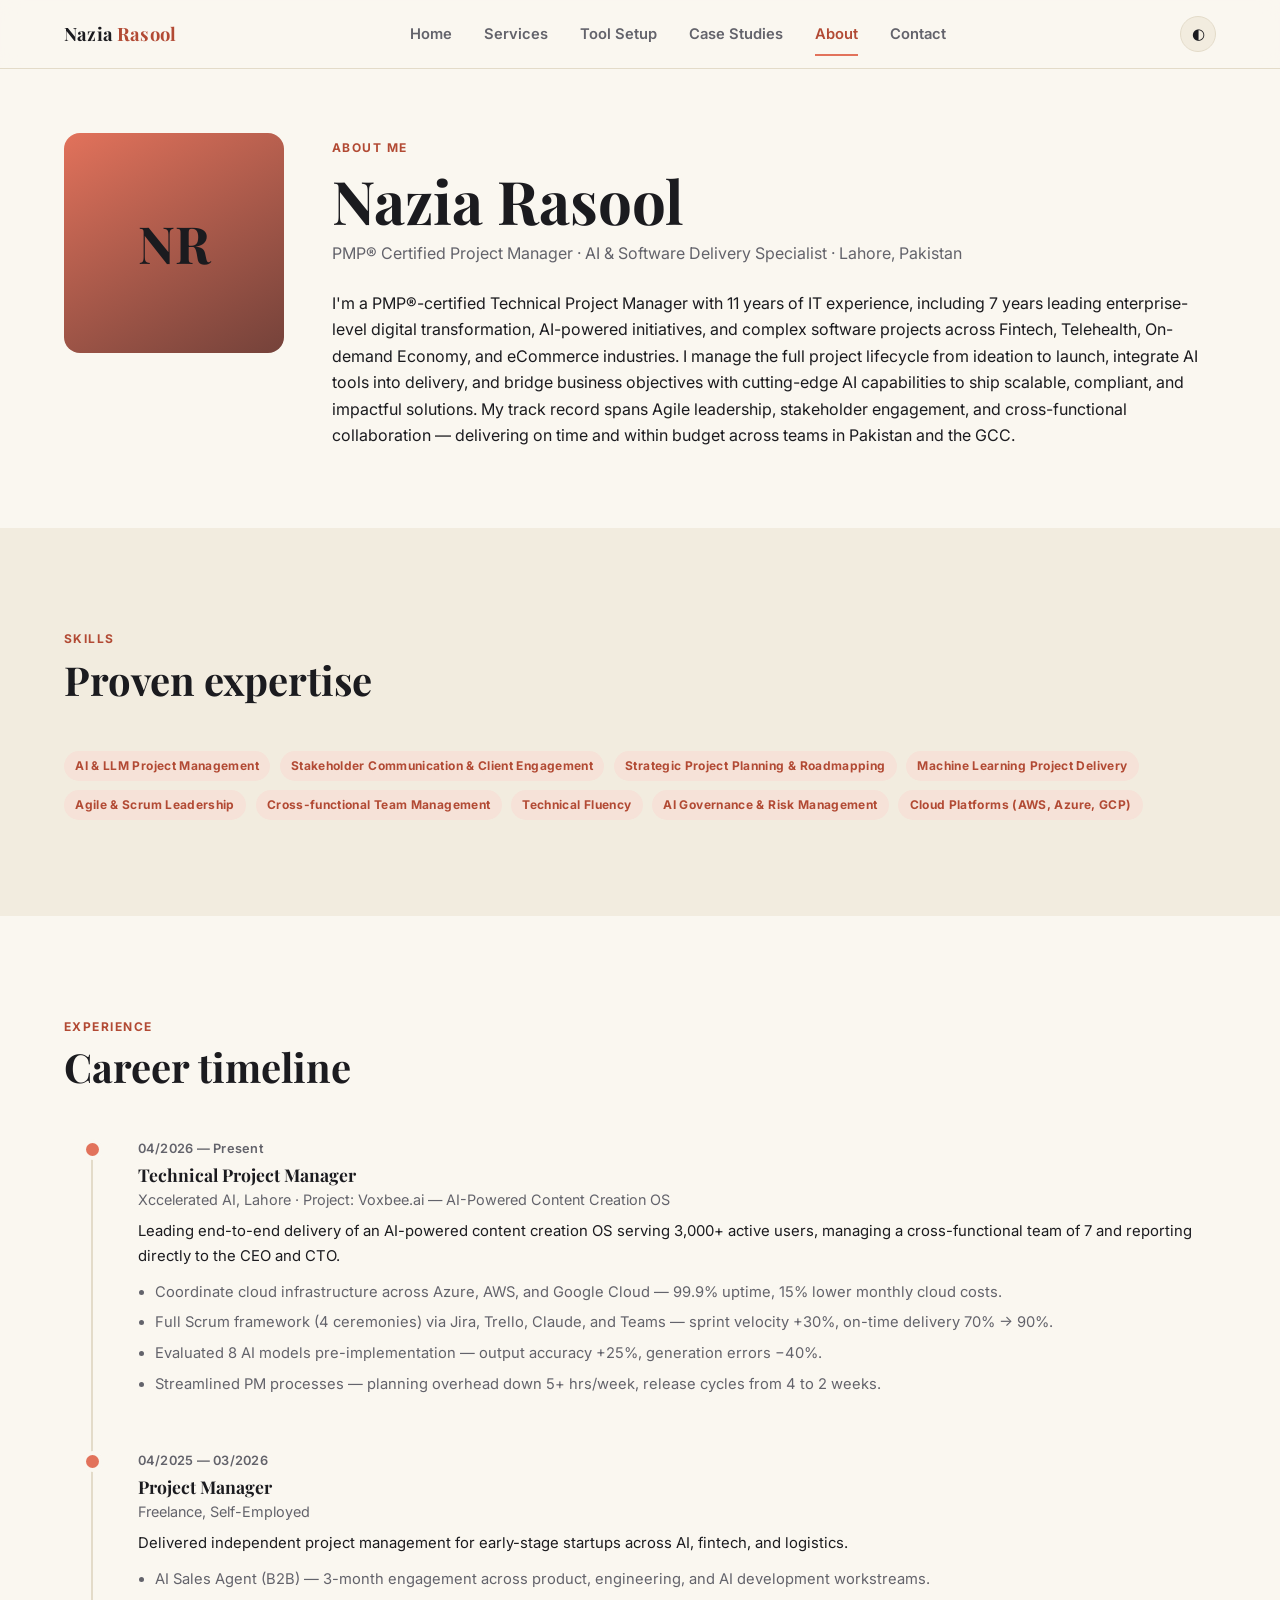
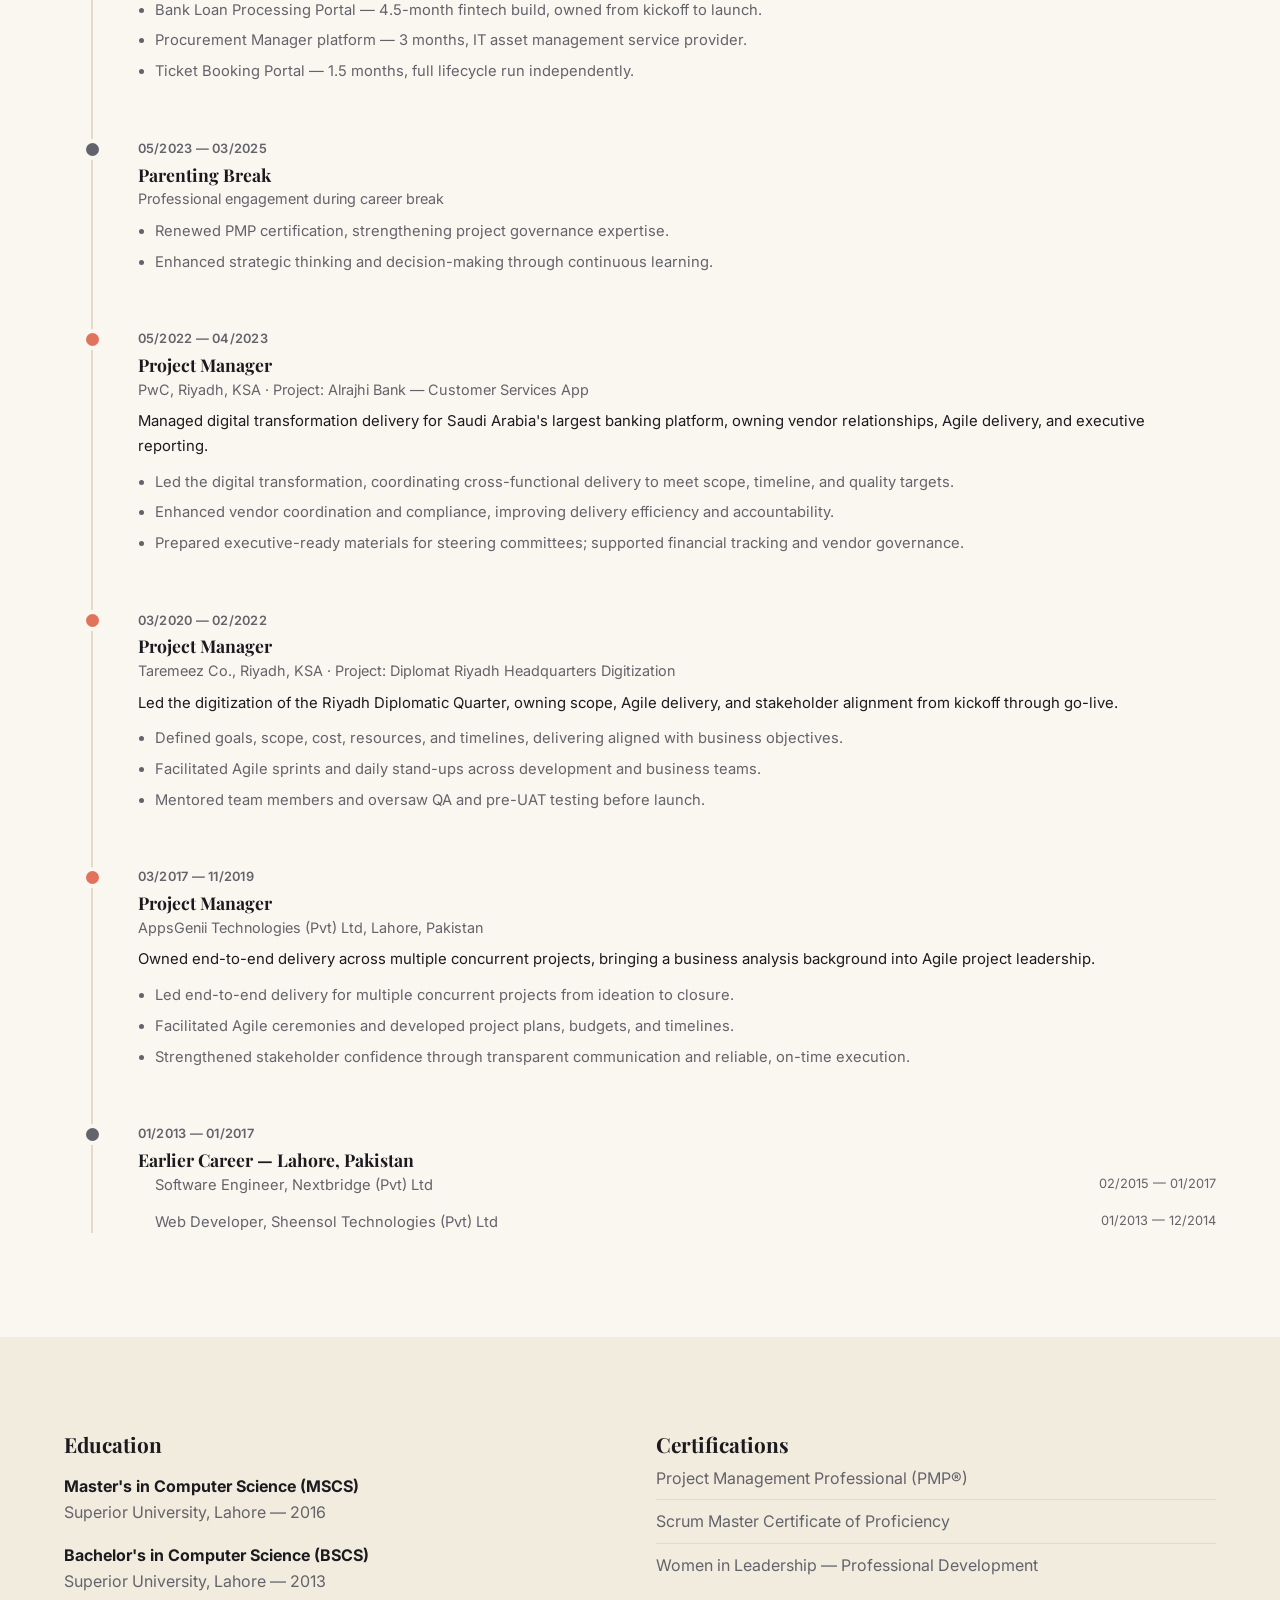
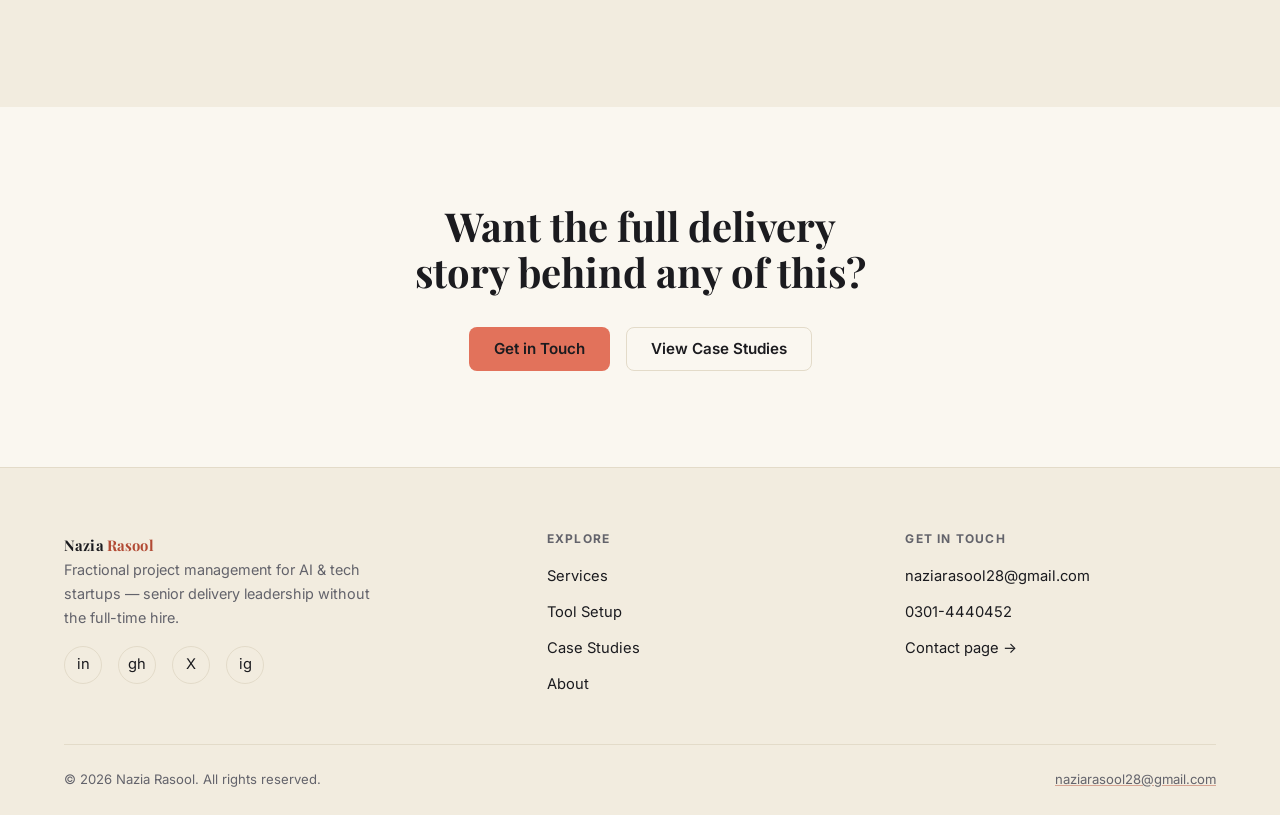
==== about.html @ db5c358b "build from scratch" ====
<!doctype html>
<html lang="en">
<head>
<meta charset="utf-8" />
<meta name="viewport" content="width=device-width, initial-scale=1" />
<title>About — Nazia Rasool, Fractional Project Manager</title>
<meta name="description" content="PMP® certified technical project manager with 11+ years of IT experience, including 7 years leading AI-powered and enterprise software delivery across Fintech, Telehealth, and eCommerce." />
<meta property="og:title" content="About — Nazia Rasool" />
<meta property="og:description" content="11+ years of IT experience, 7 leading AI-powered enterprise delivery, PMP® certified." />
<meta property="og:type" content="website" />
<link rel="icon" href="data:image/svg+xml,%3Csvg xmlns='http://www.w3.org/2000/svg' viewBox='0 0 64 64'%3E%3Crect width='64' height='64' rx='14' fill='%23E2725B'/%3E%3Ctext x='32' y='43' font-family='Georgia,serif' font-size='26' font-weight='700' fill='%231B1B1F' text-anchor='middle'%3ENR%3C/text%3E%3C/svg%3E" />
<link rel="preconnect" href="https://fonts.googleapis.com">
<link rel="preconnect" href="https://fonts.gstatic.com" crossorigin>
<link href="https://fonts.googleapis.com/css2?family=Inter:wght@400;500;600;700&family=Playfair+Display:wght@600;700&display=swap" rel="stylesheet">
<link rel="stylesheet" href="styles.css">
</head>
<body>
<a class="skip-link" href="#main">Skip to content</a>

<header class="site-header">
  <div class="nav-row">
    <a class="brand" href="index.html">Nazia <span>Rasool</span></a>
    <nav aria-label="Primary">
      <ul class="nav-links" id="navLinks">
        <li><a href="index.html">Home</a></li>
        <li><a href="services.html">Services</a></li>
        <li><a href="tool-setup.html">Tool Setup</a></li>
        <li><a href="case-studies.html">Case Studies</a></li>
        <li><a href="about.html" aria-current="page">About</a></li>
        <li><a href="contact.html">Contact</a></li>
      </ul>
    </nav>
    <div class="nav-actions">
      <button class="theme-toggle" id="themeToggle" type="button" aria-label="Toggle dark mode">◐</button>
      <button class="hamburger" id="hamburger" type="button" aria-label="Toggle menu" aria-expanded="false" aria-controls="navLinks"><span></span></button>
    </div>
  </div>
</header>

<main id="main">

  <section class="section-tight">
    <div class="container">
      <div class="reveal" style="display:flex; gap:var(--sp-5); align-items:flex-start; flex-wrap:wrap;">
        <div class="photo-placeholder" role="img" aria-label="Photo of Nazia Rasool — placeholder, swap for a professional headshot">NR</div>
        <div style="flex:1; min-width:280px;">
          <p class="eyebrow">About Me</p>
          <h1>Nazia Rasool</h1>
          <p style="color:var(--text-muted);font-size:1rem;margin-top:0.3rem;">PMP® Certified Project Manager · AI &amp; Software Delivery Specialist · Lahore, Pakistan</p>
          <p style="margin-top:var(--sp-3);">
            I'm a PMP®-certified Technical Project Manager with 11 years of IT experience, including 7 years leading
            enterprise-level digital transformation, AI-powered initiatives, and complex software projects across
            Fintech, Telehealth, On-demand Economy, and eCommerce industries. I manage the full project lifecycle
            from ideation to launch, integrate AI tools into delivery, and bridge business objectives with
            cutting-edge AI capabilities to ship scalable, compliant, and impactful solutions. My track record spans
            Agile leadership, stakeholder engagement, and cross-functional collaboration — delivering on time and
            within budget across teams in Pakistan and the GCC.
          </p>
        </div>
      </div>
    </div>
  </section>

  <section class="section-alt">
    <div class="container">
      <div class="section-head reveal">
        <p class="eyebrow">Skills</p>
        <h2>Proven expertise</h2>
      </div>
      <div class="reveal" style="display:flex;flex-wrap:wrap;gap:0.6rem;">
        <span class="tag">AI &amp; LLM Project Management</span>
        <span class="tag">Stakeholder Communication &amp; Client Engagement</span>
        <span class="tag">Strategic Project Planning &amp; Roadmapping</span>
        <span class="tag">Machine Learning Project Delivery</span>
        <span class="tag">Agile &amp; Scrum Leadership</span>
        <span class="tag">Cross-functional Team Management</span>
        <span class="tag">Technical Fluency</span>
        <span class="tag">AI Governance &amp; Risk Management</span>
        <span class="tag">Cloud Platforms (AWS, Azure, GCP)</span>
      </div>
    </div>
  </section>

  <section>
    <div class="container">
      <div class="section-head reveal">
        <p class="eyebrow">Experience</p>
        <h2>Career timeline</h2>
      </div>

      <div class="timeline">

        <div class="t-entry reveal">
          <div class="t-marker"><span class="t-dot"></span></div>
          <div class="t-date">04/2026 — Present</div>
          <div class="t-content">
            <h3>Technical Project Manager</h3>
            <p class="t-org">Xccelerated AI, Lahore · Project: Voxbee.ai — AI-Powered Content Creation OS</p>
            <p class="desc">Leading end-to-end delivery of an AI-powered content creation OS serving 3,000+ active users, managing a cross-functional team of 7 and reporting directly to the CEO and CTO.</p>
            <ul>
              <li>Coordinate cloud infrastructure across Azure, AWS, and Google Cloud — 99.9% uptime, 15% lower monthly cloud costs.</li>
              <li>Full Scrum framework (4 ceremonies) via Jira, Trello, Claude, and Teams — sprint velocity +30%, on-time delivery 70% → 90%.</li>
              <li>Evaluated 8 AI models pre-implementation — output accuracy +25%, generation errors −40%.</li>
              <li>Streamlined PM processes — planning overhead down 5+ hrs/week, release cycles from 4 to 2 weeks.</li>
            </ul>
          </div>
        </div>

        <div class="t-entry reveal">
          <div class="t-marker"><span class="t-dot"></span></div>
          <div class="t-date">04/2025 — 03/2026</div>
          <div class="t-content">
            <h3>Project Manager</h3>
            <p class="t-org">Freelance, Self-Employed</p>
            <p class="desc">Delivered independent project management for early-stage startups across AI, fintech, and logistics.</p>
            <ul>
              <li>AI Sales Agent (B2B) — 3-month engagement across product, engineering, and AI development workstreams.</li>
              <li>Bank Loan Processing Portal — 4.5-month fintech build, owned from kickoff to launch.</li>
              <li>Procurement Manager platform — 3 months, IT asset management service provider.</li>
              <li>Ticket Booking Portal — 1.5 months, full lifecycle run independently.</li>
            </ul>
          </div>
        </div>

        <div class="t-entry reveal">
          <div class="t-marker"><span class="t-dot muted"></span></div>
          <div class="t-date">05/2023 — 03/2025</div>
          <div class="t-content">
            <h3>Parenting Break</h3>
            <p class="t-org">Professional engagement during career break</p>
            <ul>
              <li>Renewed PMP certification, strengthening project governance expertise.</li>
              <li>Enhanced strategic thinking and decision-making through continuous learning.</li>
            </ul>
          </div>
        </div>

        <div class="t-entry reveal">
          <div class="t-marker"><span class="t-dot"></span></div>
          <div class="t-date">05/2022 — 04/2023</div>
          <div class="t-content">
            <h3>Project Manager</h3>
            <p class="t-org">PwC, Riyadh, KSA · Project: Alrajhi Bank — Customer Services App</p>
            <p class="desc">Managed digital transformation delivery for Saudi Arabia's largest banking platform, owning vendor relationships, Agile delivery, and executive reporting.</p>
            <ul>
              <li>Led the digital transformation, coordinating cross-functional delivery to meet scope, timeline, and quality targets.</li>
              <li>Enhanced vendor coordination and compliance, improving delivery efficiency and accountability.</li>
              <li>Prepared executive-ready materials for steering committees; supported financial tracking and vendor governance.</li>
            </ul>
          </div>
        </div>

        <div class="t-entry reveal">
          <div class="t-marker"><span class="t-dot"></span></div>
          <div class="t-date">03/2020 — 02/2022</div>
          <div class="t-content">
            <h3>Project Manager</h3>
            <p class="t-org">Taremeez Co., Riyadh, KSA · Project: Diplomat Riyadh Headquarters Digitization</p>
            <p class="desc">Led the digitization of the Riyadh Diplomatic Quarter, owning scope, Agile delivery, and stakeholder alignment from kickoff through go-live.</p>
            <ul>
              <li>Defined goals, scope, cost, resources, and timelines, delivering aligned with business objectives.</li>
              <li>Facilitated Agile sprints and daily stand-ups across development and business teams.</li>
              <li>Mentored team members and oversaw QA and pre-UAT testing before launch.</li>
            </ul>
          </div>
        </div>

        <div class="t-entry reveal">
          <div class="t-marker"><span class="t-dot"></span></div>
          <div class="t-date">03/2017 — 11/2019</div>
          <div class="t-content">
            <h3>Project Manager</h3>
            <p class="t-org">AppsGenii Technologies (Pvt) Ltd, Lahore, Pakistan</p>
            <p class="desc">Owned end-to-end delivery across multiple concurrent projects, bringing a business analysis background into Agile project leadership.</p>
            <ul>
              <li>Led end-to-end delivery for multiple concurrent projects from ideation to closure.</li>
              <li>Facilitated Agile ceremonies and developed project plans, budgets, and timelines.</li>
              <li>Strengthened stakeholder confidence through transparent communication and reliable, on-time execution.</li>
            </ul>
          </div>
        </div>

        <div class="t-entry reveal">
          <div class="t-marker"><span class="t-dot muted"></span></div>
          <div class="t-date">01/2013 — 01/2017</div>
          <div class="t-content">
            <h3>Earlier Career — Lahore, Pakistan</h3>
            <ul class="earlier-list">
              <li><span>Software Engineer, Nextbridge (Pvt) Ltd</span><span class="role-dur">02/2015 — 01/2017</span></li>
              <li><span>Web Developer, Sheensol Technologies (Pvt) Ltd</span><span class="role-dur">01/2013 — 12/2014</span></li>
            </ul>
          </div>
        </div>

      </div>
    </div>
  </section>

  <section class="section-alt">
    <div class="container">
      <div class="grid-2 reveal">
        <div>
          <h2 style="font-size:1.3rem;">Education</h2>
          <p style="margin-top:var(--sp-2);"><strong>Master's in Computer Science (MSCS)</strong><br><span style="color:var(--text-muted);">Superior University, Lahore — 2016</span></p>
          <p><strong>Bachelor's in Computer Science (BSCS)</strong><br><span style="color:var(--text-muted);">Superior University, Lahore — 2013</span></p>
        </div>
        <div>
          <h2 style="font-size:1.3rem;">Certifications</h2>
          <ul style="list-style:none;padding:0;color:var(--text-muted);">
            <li style="padding:0.5rem 0;border-bottom:1px solid var(--line);">Project Management Professional (PMP®)</li>
            <li style="padding:0.5rem 0;border-bottom:1px solid var(--line);">Scrum Master Certificate of Proficiency</li>
            <li style="padding:0.5rem 0;">Women in Leadership — Professional Development</li>
          </ul>
        </div>
      </div>
    </div>
  </section>

  <section>
    <div class="container" style="text-align:center;">
      <div class="reveal">
        <h2 style="max-width:24ch;margin:0 auto;">Want the full delivery story behind any of this?</h2>
        <div class="btn-row" style="justify-content:center;margin-top:var(--sp-4);">
          <a class="btn btn--primary" href="contact.html">Get in Touch</a>
          <a class="btn btn--ghost" href="case-studies.html">View Case Studies</a>
        </div>
      </div>
    </div>
  </section>

</main>

<footer class="site-footer">
  <div class="container">
    <div class="footer-grid">
      <div class="footer-brand">
        <a class="brand" href="index.html">Nazia <span>Rasool</span></a>
        <p>Fractional project management for AI &amp; tech startups — senior delivery leadership without the full-time hire.</p>
        <div class="social-row">
          <a href="https://www.linkedin.com/in/nazia-rasool/" target="_blank" rel="noopener" aria-label="LinkedIn">in</a>
          <a href="#" aria-label="GitHub">gh</a>
          <a href="#" aria-label="X (Twitter)">X</a>
          <a href="#" aria-label="Instagram">ig</a>
        </div>
      </div>
      <div>
        <h4>Explore</h4>
        <ul>
          <li><a href="services.html">Services</a></li>
          <li><a href="tool-setup.html">Tool Setup</a></li>
          <li><a href="case-studies.html">Case Studies</a></li>
          <li><a href="about.html">About</a></li>
        </ul>
      </div>
      <div>
        <h4>Get in Touch</h4>
        <ul>
          <li><a href="mailto:naziarasool28@gmail.com">naziarasool28@gmail.com</a></li>
          <li><a href="tel:+923014440452">0301-4440452</a></li>
          <li><a href="contact.html">Contact page →</a></li>
        </ul>
      </div>
    </div>
    <div class="footer-bottom">
      <span>© 2026 Nazia Rasool. All rights reserved.</span>
      <span><a href="mailto:naziarasool28@gmail.com">naziarasool28@gmail.com</a></span>
    </div>
  </div>
</footer>

<script src="script.js"></script>
</body>
</html>
---- styles.css ----
/* =========================================================
   Nazia Rasool — Fractional PM site
   Design tokens: Ink / Ivory / Terracotta
   Type: Inter (body) + Playfair Display (headings)
   Spacing: 8px grid
   ========================================================= */

:root{
  /* --- color tokens (light default) --- */
  --bg:#FAF7F0;
  --bg-raised:#F2ECDF;
  --bg-sunken:#EFE8D8;
  --text:#1B1B1F;
  --text-muted:#63636B;
  --line:#E3DBC9;
  --accent:#E2725B;          /* terracotta fill — buttons, tags, icons */
  --accent-text:#B24A34;     /* terracotta-ink — links, small text (AA safe) */
  --on-accent:#1B1B1F;       /* text drawn on top of solid --accent */
  --shadow: rgba(27,27,31,0.08);
  color-scheme: light;

  /* --- type --- */
  --font-display:'Playfair Display', Georgia, serif;
  --font-body:'Inter', -apple-system, BlinkMacSystemFont, sans-serif;
  --fs-h1: clamp(2.4rem, 5vw, 3.75rem);
  --fs-h2: clamp(1.75rem, 3.2vw, 2.5rem);
  --fs-h3: clamp(1.25rem, 2vw, 1.5rem);
  --fs-lead: clamp(1.05rem, 1.6vw, 1.2rem);
  --fs-body: 1rem;
  --fs-small: 0.875rem;
  --fs-caption: 0.75rem;

  /* --- spacing (8px grid) --- */
  --sp-1: 0.5rem;
  --sp-2: 1rem;
  --sp-3: 1.5rem;
  --sp-4: 2rem;
  --sp-5: 3rem;
  --sp-6: 4rem;
  --sp-8: 6rem;

  /* --- shape / layout --- */
  --radius-sm: 4px;
  --radius-md: 8px;
  --radius-lg: 16px;
  --content-max: 1200px;
  --content-narrow: 760px;
}

@media (prefers-color-scheme: dark){
  :root{
    --bg:#18151A;
    --bg-raised:#221E25;
    --bg-sunken:#0F0D11;
    --text:#F3EEE4;
    --text-muted:#A79E9A;
    --line:#39333B;
    --accent:#E2725B;
    --accent-text:#F0916F;
    --on-accent:#18151A;
    --shadow: rgba(0,0,0,0.45);
    color-scheme: dark;
  }
}
:root[data-theme="dark"]{
  --bg:#18151A; --bg-raised:#221E25; --bg-sunken:#0F0D11;
  --text:#F3EEE4; --text-muted:#A79E9A; --line:#39333B;
  --accent:#E2725B; --accent-text:#F0916F; --on-accent:#18151A;
  --shadow: rgba(0,0,0,0.45);
  color-scheme: dark;
}
:root[data-theme="light"]{
  --bg:#FAF7F0; --bg-raised:#F2ECDF; --bg-sunken:#EFE8D8;
  --text:#1B1B1F; --text-muted:#63636B; --line:#E3DBC9;
  --accent:#E2725B; --accent-text:#B24A34; --on-accent:#1B1B1F;
  --shadow: rgba(27,27,31,0.08);
  color-scheme: light;
}

/* ---------- reset ---------- */
*, *::before, *::after{ box-sizing: border-box; }
html{ scroll-behavior:smooth; }
@media (prefers-reduced-motion: reduce){
  html{ scroll-behavior:auto; }
  *{ animation-duration:0.001ms !important; animation-iteration-count:1 !important; transition-duration:0.001ms !important; scroll-behavior:auto !important; }
}
body{
  margin:0;
  background:var(--bg);
  color:var(--text);
  font-family:var(--font-body);
  font-size:var(--fs-body);
  line-height:1.65;
  -webkit-font-smoothing:antialiased;
}
h1,h2,h3,h4{
  font-family:var(--font-display);
  font-weight:700;
  line-height:1.15;
  margin:0;
  text-wrap:balance;
  color:var(--text);
}
h1{ font-size:var(--fs-h1); }
h2{ font-size:var(--fs-h2); }
h3{ font-size:var(--fs-h3); }
p{ margin:0 0 var(--sp-2); }
ul{ margin:0; padding:0; }
img{ max-width:100%; display:block; }
a{ color:var(--accent-text); text-decoration-color: color-mix(in srgb, var(--accent-text) 45%, transparent); }
a:hover{ text-decoration-thickness:2px; }
a:focus-visible, button:focus-visible, input:focus-visible, textarea:focus-visible, select:focus-visible{
  outline:2px solid var(--accent-text);
  outline-offset:3px;
  border-radius:2px;
}
.mono{ font-variant-numeric: tabular-nums; }

/* ---------- skip link ---------- */
.skip-link{
  position:absolute; left:-999px; top:auto;
  background:var(--accent); color:var(--on-accent);
  padding:0.7rem 1.2rem; z-index:200; border-radius:var(--radius-sm);
  font-weight:600; text-decoration:none;
}
.skip-link:focus{ left:var(--sp-2); top:var(--sp-2); }

/* ---------- layout helpers ---------- */
.container{
  max-width:var(--content-max);
  margin:0 auto;
  padding:0 var(--sp-3);
}
.container--narrow{ max-width: var(--content-narrow); }
section{ padding:var(--sp-8) 0; }
.section-tight{ padding:var(--sp-6) 0; }
.section-alt{ background:var(--bg-raised); }
.section-head{ max-width: 62ch; margin-bottom:var(--sp-5); }
.section-head.center{ margin-left:auto; margin-right:auto; text-align:center; }
.eyebrow{
  font-family:var(--font-body);
  font-size:var(--fs-caption);
  letter-spacing:0.12em;
  text-transform:uppercase;
  color:var(--accent-text);
  font-weight:700;
  display:inline-block;
  margin-bottom:var(--sp-1);
}
.section-head p.lead{ color:var(--text-muted); font-size:var(--fs-lead); margin-top:var(--sp-2); }
.hr{ border:none; border-top:1px solid var(--line); margin:0; }
.visually-hidden{
  position:absolute; width:1px; height:1px; padding:0; margin:-1px;
  overflow:hidden; clip:rect(0,0,0,0); white-space:nowrap; border:0;
}

/* ---------- buttons ---------- */
.btn{
  display:inline-flex; align-items:center; justify-content:center; gap:0.5rem;
  padding:0.85rem 1.5rem;
  font-family:var(--font-body); font-weight:600; font-size:0.95rem;
  border-radius:var(--radius-md);
  border:1px solid transparent;
  cursor:pointer;
  text-decoration:none;
  transition: transform .15s ease, box-shadow .15s ease, background-color .15s ease, border-color .15s ease;
  line-height:1;
}
.btn:hover{ transform:translateY(-1px); }
.btn:active{ transform:translateY(0); }
.btn--primary{ background:var(--accent); color:var(--on-accent); }
.btn--primary:hover{ box-shadow:0 8px 20px -8px var(--shadow); }
.btn--secondary{ background:var(--text); color:var(--bg); border-color:var(--text); }
.btn--secondary:hover{ box-shadow:0 8px 20px -8px var(--shadow); }
.btn--ghost{ background:transparent; color:var(--text); border-color:var(--line); }
.btn--ghost:hover{ border-color:var(--accent-text); color:var(--accent-text); }
.btn--block{ width:100%; }
.btn-row{ display:flex; flex-wrap:wrap; gap:var(--sp-2); }

/* ---------- header / nav ---------- */
.site-header{
  position:sticky; top:0; z-index:100;
  background:color-mix(in srgb, var(--bg) 90%, transparent);
  backdrop-filter:blur(10px);
  border-bottom:1px solid var(--line);
}
.nav-row{
  display:flex; align-items:center; justify-content:space-between;
  padding:var(--sp-2) 0;
  max-width:var(--content-max); margin:0 auto; padding-left:var(--sp-3); padding-right:var(--sp-3);
}
.brand{
  font-family:var(--font-display); font-weight:700; font-size:1.15rem;
  color:var(--text); text-decoration:none; letter-spacing:0.01em;
}
.brand span{ color:var(--accent-text); }
.nav-links{
  display:flex; align-items:center; gap:var(--sp-4); list-style:none; margin:0; padding:0;
}
.nav-links a{
  color:var(--text-muted); text-decoration:none; font-size:0.92rem; font-weight:600;
  padding:0.4rem 0; position:relative;
}
.nav-links a:hover{ color:var(--text); }
.nav-links a[aria-current="page"]{ color:var(--accent-text); }
.nav-links a[aria-current="page"]::after{
  content:''; position:absolute; left:0; right:0; bottom:-6px; height:2px; background:var(--accent);
}
.nav-actions{ display:flex; align-items:center; gap:var(--sp-2); }
.theme-toggle{
  width:36px; height:36px; border-radius:50%;
  border:1px solid var(--line); background:var(--bg-raised); color:var(--text);
  display:flex; align-items:center; justify-content:center; cursor:pointer; font-size:0.95rem; padding:0;
}
.theme-toggle:hover{ border-color:var(--accent-text); }
.hamburger{
  display:none; width:40px; height:40px; border-radius:var(--radius-sm);
  border:1px solid var(--line); background:var(--bg-raised); cursor:pointer;
  position:relative;
}
.hamburger span, .hamburger span::before, .hamburger span::after{
  content:''; position:absolute; left:50%; top:50%; width:18px; height:2px; background:var(--text);
  transform:translate(-50%,-50%); transition:opacity .15s ease, transform .15s ease;
}
.hamburger span::before{ transform:translate(-50%, -7px); top:0; left:0; }
.hamburger span::after{ transform:translate(-50%, 7px); top:0; left:0; }
.hamburger span{ top:0; left:0; }
.hamburger[aria-expanded="true"] span{ background:transparent; }
.hamburger[aria-expanded="true"] span::before{ transform:translate(-50%,0) rotate(45deg); top:9px; }
.hamburger[aria-expanded="true"] span::after{ transform:translate(-50%,0) rotate(-45deg); top:9px; }

@media (max-width: 860px){
  .nav-links{
    position:fixed; inset:64px 0 0 0; height:calc(100vh - 64px);
    flex-direction:column; align-items:flex-start; gap:0;
    background:var(--bg); border-top:1px solid var(--line);
    padding:var(--sp-3); transform:translateX(100%); transition:transform .25s ease;
    overflow-y:auto;
  }
  .nav-links.is-open{ transform:translateX(0); }
  .nav-links li{ width:100%; border-bottom:1px solid var(--line); }
  .nav-links a{ display:block; padding:var(--sp-2) 0; font-size:1.05rem; }
  .nav-links a[aria-current="page"]::after{ display:none; }
  .hamburger{ display:block; }
}

/* ---------- footer ---------- */
.site-footer{
  border-top:1px solid var(--line);
  background:var(--bg-raised);
  padding:var(--sp-6) 0 var(--sp-3);
}
.footer-grid{
  display:grid; grid-template-columns:1.4fr 1fr 1fr; gap:var(--sp-5);
  padding-bottom:var(--sp-5);
}
.footer-grid h4{
  font-family:var(--font-body); font-size:var(--fs-caption); text-transform:uppercase;
  letter-spacing:0.1em; color:var(--text-muted); margin-bottom:var(--sp-2); font-weight:700;
}
.footer-grid ul{ list-style:none; display:flex; flex-direction:column; gap:0.6rem; }
.footer-grid a{ color:var(--text); text-decoration:none; font-size:0.92rem; }
.footer-grid a:hover{ color:var(--accent-text); }
.footer-brand p{ color:var(--text-muted); font-size:0.9rem; max-width:36ch; }
.social-row{ display:flex; gap:var(--sp-2); margin-top:var(--sp-2); }
.social-row a{
  width:38px; height:38px; border-radius:50%; border:1px solid var(--line);
  display:flex; align-items:center; justify-content:center; color:var(--text);
  transition:border-color .15s ease, color .15s ease;
}
.social-row a:hover{ border-color:var(--accent-text); color:var(--accent-text); }
.footer-bottom{
  display:flex; justify-content:space-between; align-items:center; flex-wrap:wrap; gap:var(--sp-2);
  padding-top:var(--sp-3); border-top:1px solid var(--line);
  color:var(--text-muted); font-size:0.82rem;
}
.footer-bottom a{ color:var(--text-muted); }
@media (max-width:760px){
  .footer-grid{ grid-template-columns:1fr 1fr; }
  .footer-brand{ grid-column:1 / -1; }
}

/* ---------- cards ---------- */
.card{
  background:var(--bg-raised);
  border:1px solid var(--line);
  border-radius:var(--radius-md);
  padding:var(--sp-4);
  transition: box-shadow .2s ease, transform .2s ease, border-color .2s ease;
}
.card:hover{ box-shadow:0 14px 32px -18px var(--shadow); border-color: color-mix(in srgb, var(--accent-text) 35%, var(--line)); }

/* ---------- reveal on scroll ---------- */
.reveal{ opacity:0; transform:translateY(16px); transition:opacity .55s ease, transform .55s ease; }
.reveal.is-visible{ opacity:1; transform:translateY(0); }

/* ---------- tags / pills ---------- */
.tag{
  display:inline-block; font-size:var(--fs-caption); font-weight:700; letter-spacing:0.03em;
  padding:0.3rem 0.7rem; border-radius:999px;
  background: color-mix(in srgb, var(--accent) 16%, var(--bg));
  color:var(--accent-text);
}

/* ---------- forms ---------- */
.field{ margin-bottom:var(--sp-3); }
.field label{
  display:block; font-size:0.85rem; font-weight:600; margin-bottom:0.4rem; color:var(--text);
}
.field .req{ color:var(--accent-text); }
.field input, .field textarea, .field select{
  width:100%; font-family:var(--font-body); font-size:1rem; color:var(--text);
  background:var(--bg); border:1px solid var(--line); border-radius:var(--radius-sm);
  padding:0.75rem 0.9rem;
}
.field input:focus, .field textarea:focus{ border-color:var(--accent-text); }
.field textarea{ resize:vertical; min-height:140px; }
.field .error-msg{ display:none; color:#B3261E; font-size:0.82rem; margin-top:0.35rem; }
.field.has-error input, .field.has-error textarea{ border-color:#B3261E; }
.field.has-error .error-msg{ display:block; }
.field .hint{ color:var(--text-muted); font-size:0.8rem; margin-top:0.3rem; }
.form-status{
  margin-top:var(--sp-3); padding:var(--sp-2) var(--sp-3); border-radius:var(--radius-sm);
  font-size:0.9rem; display:none;
}
.form-status.show{ display:block; }
.form-status.success{ background: color-mix(in srgb, var(--accent) 14%, var(--bg)); color:var(--accent-text); border:1px solid color-mix(in srgb, var(--accent) 40%, var(--line)); }

/* ---------- filter bar ---------- */
.filter-bar{
  display:flex; flex-wrap:wrap; gap:0.6rem; margin-bottom:var(--sp-4);
}
.filter-bar button{
  font-family:var(--font-body); font-size:0.85rem; font-weight:600;
  padding:0.5rem 1rem; border-radius:999px; border:1px solid var(--line);
  background:var(--bg-raised); color:var(--text-muted); cursor:pointer;
  transition: background-color .15s ease, color .15s ease, border-color .15s ease;
}
.filter-bar button[aria-pressed="true"]{
  background:var(--accent); color:var(--on-accent); border-color:var(--accent);
}
.filter-bar button:hover{ border-color:var(--accent-text); }

/* ---------- case study cards ---------- */
.case-card{ display:flex; flex-direction:column; }
.case-thumb{
  border-radius:var(--radius-md); height:140px; margin-bottom:var(--sp-2);
  display:flex; align-items:center; justify-content:center;
  font-family:var(--font-display); font-size:1.6rem; font-weight:700; color:var(--on-accent);
  background: linear-gradient(135deg, var(--accent), color-mix(in srgb, var(--accent) 55%, var(--text)));
}
.case-card .detail-trigger{
  background:none; border:none; padding:0; margin-top:var(--sp-2);
  font-family:var(--font-body); font-weight:600; font-size:0.85rem; color:var(--accent-text);
  cursor:pointer; text-align:left;
}
.case-detail{ display:none; }

/* ---------- modal ---------- */
.modal{
  position:fixed; inset:0; z-index:300;
  display:none; align-items:flex-start; justify-content:center;
  padding:var(--sp-5) var(--sp-3);
  overflow-y:auto;
}
.modal.is-open{ display:flex; }
.modal-backdrop{
  position:fixed; inset:0; background:rgba(15,13,17,0.55);
}
.modal-dialog{
  position:relative; z-index:2; background:var(--bg); border:1px solid var(--line);
  border-radius:var(--radius-lg); max-width:640px; width:100%; padding:var(--sp-5);
  box-shadow:0 30px 60px -20px rgba(0,0,0,0.4);
}
.modal-close{
  position:absolute; top:var(--sp-3); right:var(--sp-3);
  width:36px; height:36px; border-radius:50%; border:1px solid var(--line);
  background:var(--bg-raised); color:var(--text); cursor:pointer; font-size:1rem;
}
.modal-close:hover{ border-color:var(--accent-text); color:var(--accent-text); }

/* ---------- timeline (About page) ---------- */
.timeline{ position:relative; }
.timeline::before{
  content:''; position:absolute; left:27px; top:8px; bottom:8px; width:2px; background:var(--line);
}
.t-entry{ display:grid; grid-template-columns:56px 1fr; column-gap:1.1rem; position:relative; padding-bottom:var(--sp-5); }
.t-entry:last-child{ padding-bottom:0; }
.t-marker{ grid-column:1; display:flex; justify-content:center; padding-top:0.3rem; }
.t-dot{ width:13px; height:13px; border-radius:50%; background:var(--accent); box-shadow:0 0 0 4px var(--bg); z-index:1; }
.t-dot.muted{ background:var(--text-muted); }
.t-date{ grid-column:2; font-size:0.8rem; letter-spacing:0.02em; color:var(--text-muted); margin-bottom:0.35rem; font-weight:600; }
.t-content{ grid-column:2; }
.t-content h3{ font-size:1.1rem; margin-bottom:0.15rem; }
.t-org{ color:var(--text-muted); font-size:0.9rem; margin-bottom:0.5rem; }
.t-content p.desc{ margin:0 0 0.7rem; font-size:0.93rem; }
.t-content ul{ padding-left:1.1rem; }
.t-content ul li{ margin-bottom:0.4rem; font-size:0.92rem; color:var(--text-muted); }
.earlier-list{ list-style:none; padding:0; display:flex; flex-direction:column; gap:0.45rem; }
.earlier-list li{ display:flex; justify-content:space-between; gap:1rem; flex-wrap:wrap; font-size:0.9rem; color:var(--text-muted); }
.earlier-list .role-dur{ font-size:0.8rem; white-space:nowrap; }

/* ---------- photo placeholder ---------- */
.photo-placeholder{
  width:220px; height:220px; border-radius:var(--radius-lg);
  background: linear-gradient(150deg, var(--accent), color-mix(in srgb, var(--accent) 45%, var(--text)));
  display:flex; align-items:center; justify-content:center;
  font-family:var(--font-display); font-size:3.2rem; font-weight:700; color:var(--on-accent);
  flex-shrink:0;
}

/* ---------- utility ---------- */
.stack{ display:flex; flex-direction:column; }
.grid-2{ display:grid; grid-template-columns:1fr 1fr; gap:var(--sp-4); }
.grid-3{ display:grid; grid-template-columns:repeat(3,1fr); gap:var(--sp-4); }
.grid-4{ display:grid; grid-template-columns:repeat(4,1fr); gap:var(--sp-3); }
@media (max-width:900px){ .grid-3{ grid-template-columns:1fr 1fr; } .grid-4{ grid-template-columns:1fr 1fr; } }
@media (max-width:600px){ .grid-2, .grid-3, .grid-4{ grid-template-columns:1fr; } }
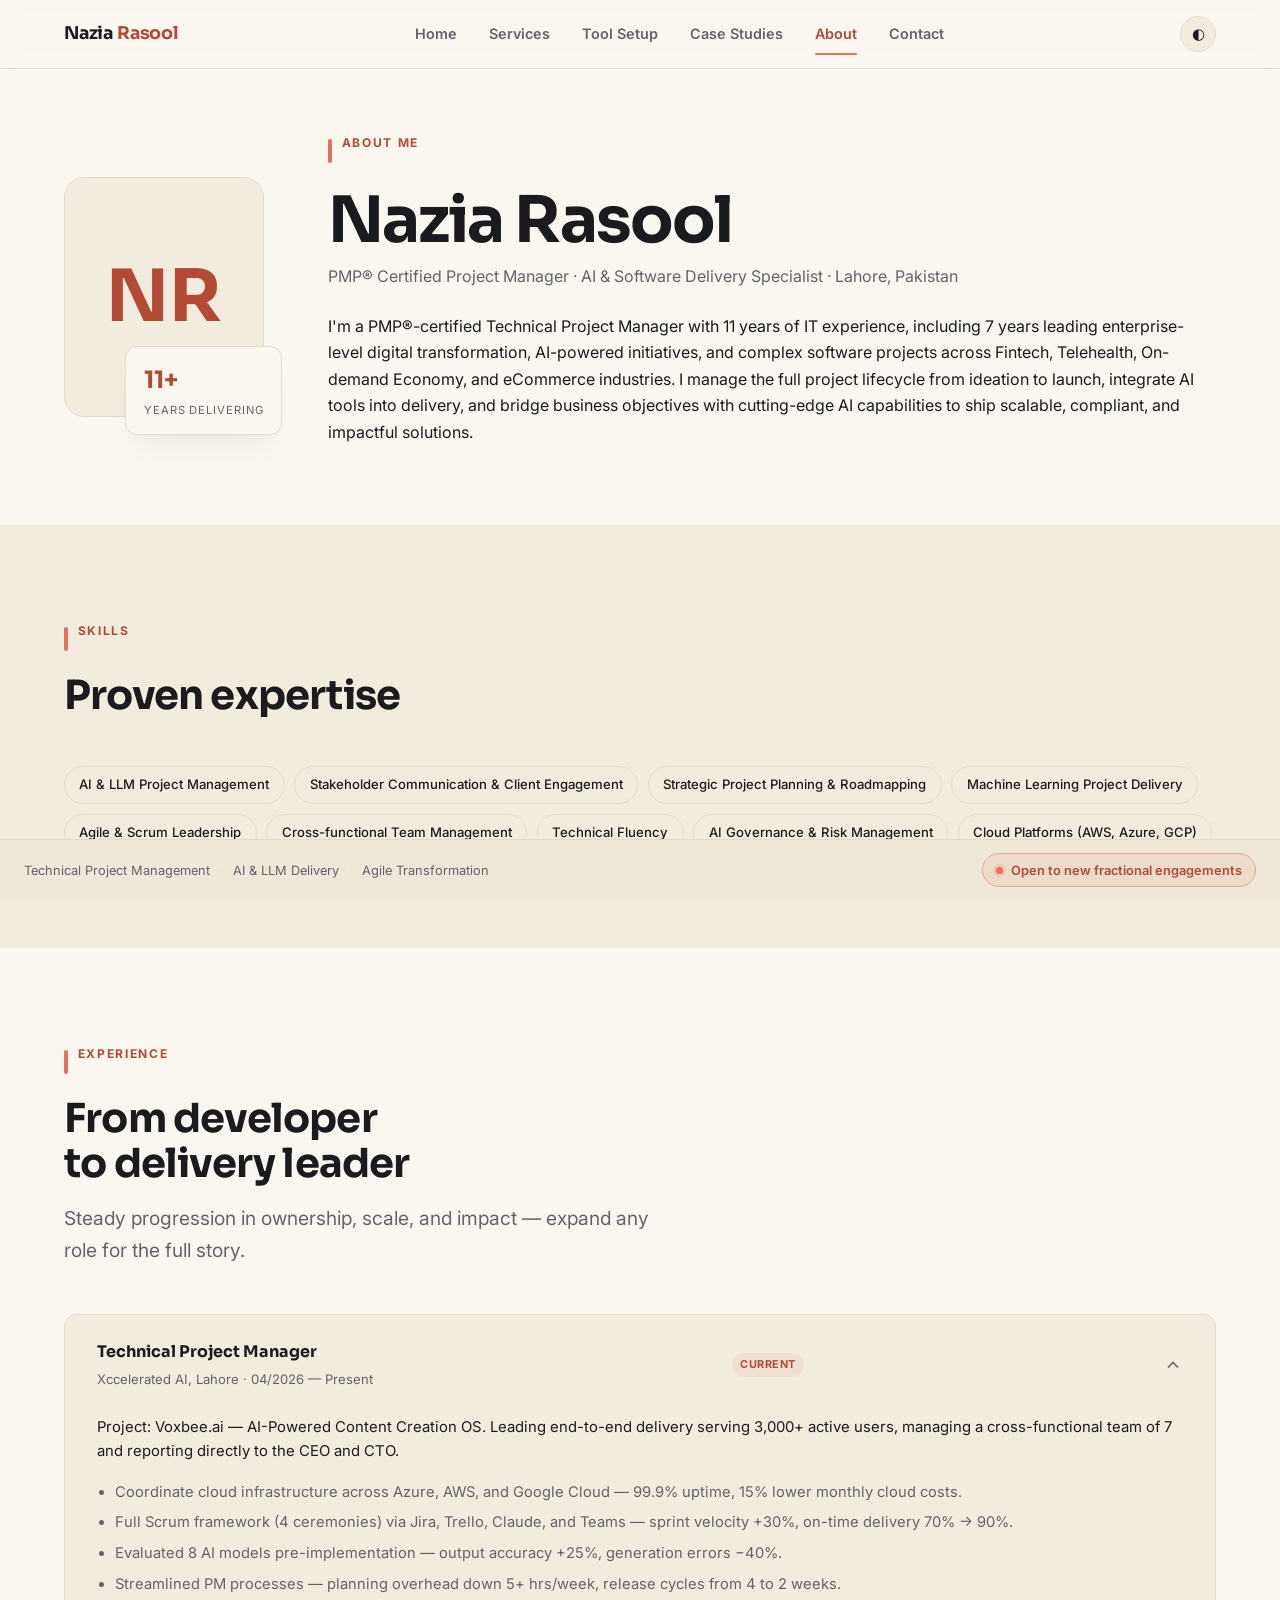
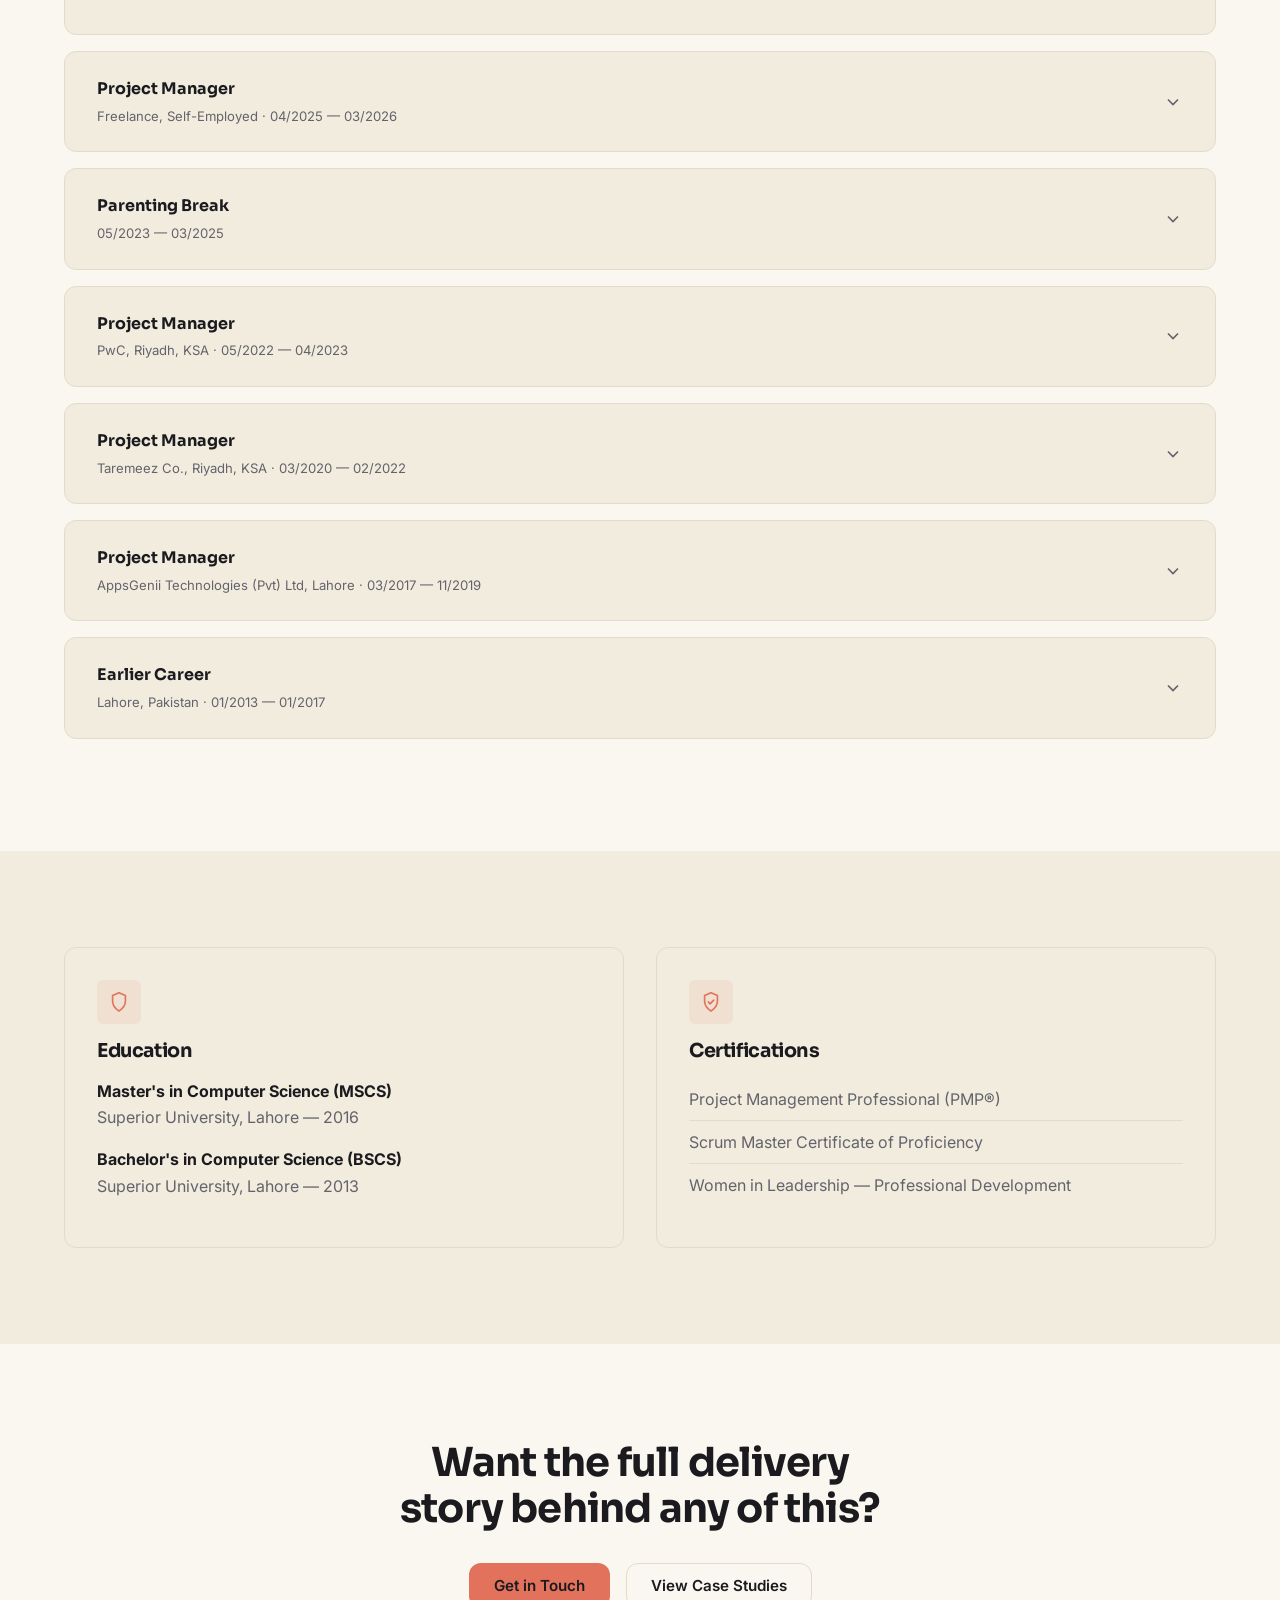
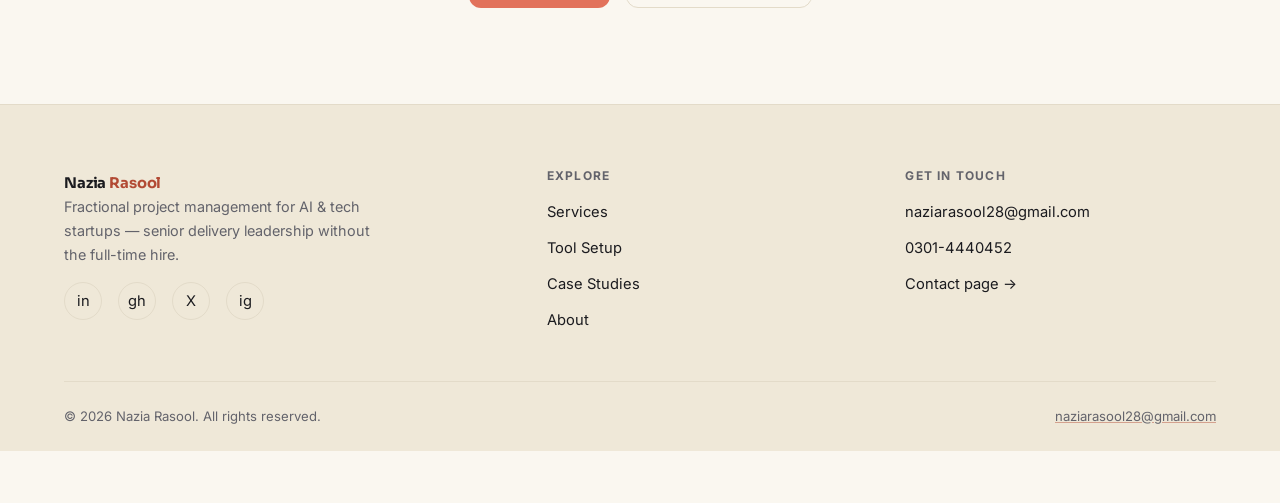
==== commit 20283260: "theme changed" ====
--- a/about.html
+++ b/about.html
@@ -8,10 +8,10 @@
 <meta property="og:title" content="About — Nazia Rasool" />
 <meta property="og:description" content="11+ years of IT experience, 7 leading AI-powered enterprise delivery, PMP® certified." />
 <meta property="og:type" content="website" />
-<link rel="icon" href="data:image/svg+xml,%3Csvg xmlns='http://www.w3.org/2000/svg' viewBox='0 0 64 64'%3E%3Crect width='64' height='64' rx='14' fill='%23E2725B'/%3E%3Ctext x='32' y='43' font-family='Georgia,serif' font-size='26' font-weight='700' fill='%231B1B1F' text-anchor='middle'%3ENR%3C/text%3E%3C/svg%3E" />
+<link rel="icon" href="data:image/svg+xml,%3Csvg xmlns='http://www.w3.org/2000/svg' viewBox='0 0 64 64'%3E%3Crect width='64' height='64' rx='14' fill='%23131015'/%3E%3Ctext x='32' y='43' font-family='Georgia,serif' font-size='26' font-weight='700' fill='%23E2725B' text-anchor='middle'%3ENR%3C/text%3E%3C/svg%3E" />
 <link rel="preconnect" href="https://fonts.googleapis.com">
 <link rel="preconnect" href="https://fonts.gstatic.com" crossorigin>
-<link href="https://fonts.googleapis.com/css2?family=Inter:wght@400;500;600;700&family=Playfair+Display:wght@600;700&display=swap" rel="stylesheet">
+<link href="https://fonts.googleapis.com/css2?family=Inter:wght@400;500;600;700&family=Sora:wght@600;700;800&display=swap" rel="stylesheet">
 <link rel="stylesheet" href="styles.css">
 </head>
 <body>
@@ -41,10 +41,16 @@
 
   <section class="section-tight">
     <div class="container">
-      <div class="reveal" style="display:flex; gap:var(--sp-5); align-items:flex-start; flex-wrap:wrap;">
-        <div class="photo-placeholder" role="img" aria-label="Photo of Nazia Rasool — placeholder, swap for a professional headshot">NR</div>
-        <div style="flex:1; min-width:280px;">
-          <p class="eyebrow">About Me</p>
+      <div class="reveal" style="display:flex; gap:var(--sp-6); align-items:center; flex-wrap:wrap;">
+        <div class="hero-visual" style="margin:0 auto;">
+          <div class="hero-photo" style="width:200px;height:240px;" role="img" aria-label="Photo of Nazia Rasool — placeholder, swap for a professional headshot">NR</div>
+          <div class="hero-floating-badge">
+            <div class="num">11+</div>
+            <div class="label">Years Delivering</div>
+          </div>
+        </div>
+        <div style="flex:1; min-width:300px;">
+          <div class="kicker"><span class="bar"></span><p class="eyebrow">About Me</p></div>
           <h1>Nazia Rasool</h1>
           <p style="color:var(--text-muted);font-size:1rem;margin-top:0.3rem;">PMP® Certified Project Manager · AI &amp; Software Delivery Specialist · Lahore, Pakistan</p>
           <p style="margin-top:var(--sp-3);">
@@ -52,9 +58,7 @@
             enterprise-level digital transformation, AI-powered initiatives, and complex software projects across
             Fintech, Telehealth, On-demand Economy, and eCommerce industries. I manage the full project lifecycle
             from ideation to launch, integrate AI tools into delivery, and bridge business objectives with
-            cutting-edge AI capabilities to ship scalable, compliant, and impactful solutions. My track record spans
-            Agile leadership, stakeholder engagement, and cross-functional collaboration — delivering on time and
-            within budget across teams in Pakistan and the GCC.
+            cutting-edge AI capabilities to ship scalable, compliant, and impactful solutions.
           </p>
         </div>
       </div>
@@ -64,19 +68,19 @@
   <section class="section-alt">
     <div class="container">
       <div class="section-head reveal">
-        <p class="eyebrow">Skills</p>
+        <div class="kicker"><span class="bar"></span><p class="eyebrow">Skills</p></div>
         <h2>Proven expertise</h2>
       </div>
       <div class="reveal" style="display:flex;flex-wrap:wrap;gap:0.6rem;">
-        <span class="tag">AI &amp; LLM Project Management</span>
-        <span class="tag">Stakeholder Communication &amp; Client Engagement</span>
-        <span class="tag">Strategic Project Planning &amp; Roadmapping</span>
-        <span class="tag">Machine Learning Project Delivery</span>
-        <span class="tag">Agile &amp; Scrum Leadership</span>
-        <span class="tag">Cross-functional Team Management</span>
-        <span class="tag">Technical Fluency</span>
-        <span class="tag">AI Governance &amp; Risk Management</span>
-        <span class="tag">Cloud Platforms (AWS, Azure, GCP)</span>
+        <span class="pill">AI &amp; LLM Project Management</span>
+        <span class="pill">Stakeholder Communication &amp; Client Engagement</span>
+        <span class="pill">Strategic Project Planning &amp; Roadmapping</span>
+        <span class="pill">Machine Learning Project Delivery</span>
+        <span class="pill">Agile &amp; Scrum Leadership</span>
+        <span class="pill">Cross-functional Team Management</span>
+        <span class="pill">Technical Fluency</span>
+        <span class="pill">AI Governance &amp; Risk Management</span>
+        <span class="pill">Cloud Platforms (AWS, Azure, GCP)</span>
       </div>
     </div>
   </section>
@@ -84,19 +88,24 @@
   <section>
     <div class="container">
       <div class="section-head reveal">
-        <p class="eyebrow">Experience</p>
-        <h2>Career timeline</h2>
-      </div>
-
-      <div class="timeline">
-
-        <div class="t-entry reveal">
-          <div class="t-marker"><span class="t-dot"></span></div>
-          <div class="t-date">04/2026 — Present</div>
-          <div class="t-content">
-            <h3>Technical Project Manager</h3>
-            <p class="t-org">Xccelerated AI, Lahore · Project: Voxbee.ai — AI-Powered Content Creation OS</p>
-            <p class="desc">Leading end-to-end delivery of an AI-powered content creation OS serving 3,000+ active users, managing a cross-functional team of 7 and reporting directly to the CEO and CTO.</p>
+        <div class="kicker"><span class="bar"></span><p class="eyebrow">Experience</p></div>
+        <h2>From developer to delivery leader</h2>
+        <p class="lead">Steady progression in ownership, scale, and impact — expand any role for the full story.</p>
+      </div>
+
+      <div class="reveal">
+
+        <details class="accordion-item" open>
+          <summary>
+            <span class="timeline-summary">
+              <span class="role">Technical Project Manager</span>
+              <span class="meta">Xccelerated AI, Lahore · 04/2026 — Present</span>
+            </span>
+            <span class="timeline-badges"><span class="badge">Current</span></span>
+            <svg class="chev" viewBox="0 0 24 24"><polyline points="6 9 12 15 18 9"></polyline></svg>
+          </summary>
+          <div class="accordion-body">
+            <p class="desc">Project: Voxbee.ai — AI-Powered Content Creation OS. Leading end-to-end delivery serving 3,000+ active users, managing a cross-functional team of 7 and reporting directly to the CEO and CTO.</p>
             <ul>
               <li>Coordinate cloud infrastructure across Azure, AWS, and Google Cloud — 99.9% uptime, 15% lower monthly cloud costs.</li>
               <li>Full Scrum framework (4 ceremonies) via Jira, Trello, Claude, and Teams — sprint velocity +30%, on-time delivery 70% → 90%.</li>
@@ -104,14 +113,17 @@
               <li>Streamlined PM processes — planning overhead down 5+ hrs/week, release cycles from 4 to 2 weeks.</li>
             </ul>
           </div>
-        </div>
-
-        <div class="t-entry reveal">
-          <div class="t-marker"><span class="t-dot"></span></div>
-          <div class="t-date">04/2025 — 03/2026</div>
-          <div class="t-content">
-            <h3>Project Manager</h3>
-            <p class="t-org">Freelance, Self-Employed</p>
+        </details>
+
+        <details class="accordion-item">
+          <summary>
+            <span class="timeline-summary">
+              <span class="role">Project Manager</span>
+              <span class="meta">Freelance, Self-Employed · 04/2025 — 03/2026</span>
+            </span>
+            <svg class="chev" viewBox="0 0 24 24"><polyline points="6 9 12 15 18 9"></polyline></svg>
+          </summary>
+          <div class="accordion-body">
             <p class="desc">Delivered independent project management for early-stage startups across AI, fintech, and logistics.</p>
             <ul>
               <li>AI Sales Agent (B2B) — 3-month engagement across product, engineering, and AI development workstreams.</li>
@@ -120,57 +132,70 @@
               <li>Ticket Booking Portal — 1.5 months, full lifecycle run independently.</li>
             </ul>
           </div>
-        </div>
-
-        <div class="t-entry reveal">
-          <div class="t-marker"><span class="t-dot muted"></span></div>
-          <div class="t-date">05/2023 — 03/2025</div>
-          <div class="t-content">
-            <h3>Parenting Break</h3>
-            <p class="t-org">Professional engagement during career break</p>
+        </details>
+
+        <details class="accordion-item">
+          <summary>
+            <span class="timeline-summary">
+              <span class="role">Parenting Break</span>
+              <span class="meta">05/2023 — 03/2025</span>
+            </span>
+            <svg class="chev" viewBox="0 0 24 24"><polyline points="6 9 12 15 18 9"></polyline></svg>
+          </summary>
+          <div class="accordion-body">
+            <p class="desc">Professional engagement during career break.</p>
             <ul>
               <li>Renewed PMP certification, strengthening project governance expertise.</li>
               <li>Enhanced strategic thinking and decision-making through continuous learning.</li>
             </ul>
           </div>
-        </div>
-
-        <div class="t-entry reveal">
-          <div class="t-marker"><span class="t-dot"></span></div>
-          <div class="t-date">05/2022 — 04/2023</div>
-          <div class="t-content">
-            <h3>Project Manager</h3>
-            <p class="t-org">PwC, Riyadh, KSA · Project: Alrajhi Bank — Customer Services App</p>
-            <p class="desc">Managed digital transformation delivery for Saudi Arabia's largest banking platform, owning vendor relationships, Agile delivery, and executive reporting.</p>
+        </details>
+
+        <details class="accordion-item">
+          <summary>
+            <span class="timeline-summary">
+              <span class="role">Project Manager</span>
+              <span class="meta">PwC, Riyadh, KSA · 05/2022 — 04/2023</span>
+            </span>
+            <svg class="chev" viewBox="0 0 24 24"><polyline points="6 9 12 15 18 9"></polyline></svg>
+          </summary>
+          <div class="accordion-body">
+            <p class="desc">Project: Alrajhi Bank — Customer Services App. Managed digital transformation delivery for Saudi Arabia's largest banking platform, owning vendor relationships, Agile delivery, and executive reporting.</p>
             <ul>
               <li>Led the digital transformation, coordinating cross-functional delivery to meet scope, timeline, and quality targets.</li>
               <li>Enhanced vendor coordination and compliance, improving delivery efficiency and accountability.</li>
               <li>Prepared executive-ready materials for steering committees; supported financial tracking and vendor governance.</li>
             </ul>
           </div>
-        </div>
-
-        <div class="t-entry reveal">
-          <div class="t-marker"><span class="t-dot"></span></div>
-          <div class="t-date">03/2020 — 02/2022</div>
-          <div class="t-content">
-            <h3>Project Manager</h3>
-            <p class="t-org">Taremeez Co., Riyadh, KSA · Project: Diplomat Riyadh Headquarters Digitization</p>
-            <p class="desc">Led the digitization of the Riyadh Diplomatic Quarter, owning scope, Agile delivery, and stakeholder alignment from kickoff through go-live.</p>
+        </details>
+
+        <details class="accordion-item">
+          <summary>
+            <span class="timeline-summary">
+              <span class="role">Project Manager</span>
+              <span class="meta">Taremeez Co., Riyadh, KSA · 03/2020 — 02/2022</span>
+            </span>
+            <svg class="chev" viewBox="0 0 24 24"><polyline points="6 9 12 15 18 9"></polyline></svg>
+          </summary>
+          <div class="accordion-body">
+            <p class="desc">Project: Diplomat Riyadh Headquarters Digitization. Led the digitization of the Riyadh Diplomatic Quarter, owning scope, Agile delivery, and stakeholder alignment from kickoff through go-live.</p>
             <ul>
               <li>Defined goals, scope, cost, resources, and timelines, delivering aligned with business objectives.</li>
               <li>Facilitated Agile sprints and daily stand-ups across development and business teams.</li>
               <li>Mentored team members and oversaw QA and pre-UAT testing before launch.</li>
             </ul>
           </div>
-        </div>
-
-        <div class="t-entry reveal">
-          <div class="t-marker"><span class="t-dot"></span></div>
-          <div class="t-date">03/2017 — 11/2019</div>
-          <div class="t-content">
-            <h3>Project Manager</h3>
-            <p class="t-org">AppsGenii Technologies (Pvt) Ltd, Lahore, Pakistan</p>
+        </details>
+
+        <details class="accordion-item">
+          <summary>
+            <span class="timeline-summary">
+              <span class="role">Project Manager</span>
+              <span class="meta">AppsGenii Technologies (Pvt) Ltd, Lahore · 03/2017 — 11/2019</span>
+            </span>
+            <svg class="chev" viewBox="0 0 24 24"><polyline points="6 9 12 15 18 9"></polyline></svg>
+          </summary>
+          <div class="accordion-body">
             <p class="desc">Owned end-to-end delivery across multiple concurrent projects, bringing a business analysis background into Agile project leadership.</p>
             <ul>
               <li>Led end-to-end delivery for multiple concurrent projects from ideation to closure.</li>
@@ -178,19 +203,23 @@
               <li>Strengthened stakeholder confidence through transparent communication and reliable, on-time execution.</li>
             </ul>
           </div>
-        </div>
-
-        <div class="t-entry reveal">
-          <div class="t-marker"><span class="t-dot muted"></span></div>
-          <div class="t-date">01/2013 — 01/2017</div>
-          <div class="t-content">
-            <h3>Earlier Career — Lahore, Pakistan</h3>
+        </details>
+
+        <details class="accordion-item">
+          <summary>
+            <span class="timeline-summary">
+              <span class="role">Earlier Career</span>
+              <span class="meta">Lahore, Pakistan · 01/2013 — 01/2017</span>
+            </span>
+            <svg class="chev" viewBox="0 0 24 24"><polyline points="6 9 12 15 18 9"></polyline></svg>
+          </summary>
+          <div class="accordion-body">
             <ul class="earlier-list">
               <li><span>Software Engineer, Nextbridge (Pvt) Ltd</span><span class="role-dur">02/2015 — 01/2017</span></li>
               <li><span>Web Developer, Sheensol Technologies (Pvt) Ltd</span><span class="role-dur">01/2013 — 12/2014</span></li>
             </ul>
           </div>
-        </div>
+        </details>
 
       </div>
     </div>
@@ -199,14 +228,16 @@
   <section class="section-alt">
     <div class="container">
       <div class="grid-2 reveal">
-        <div>
-          <h2 style="font-size:1.3rem;">Education</h2>
+        <div class="card">
+          <div class="icon-badge"><svg viewBox="0 0 24 24"><path d="M12 2l7 3v6c0 5-3.2 8.5-7 11-3.8-2.5-7-6-7-11V5z"></path></svg></div>
+          <h2 style="font-size:1.2rem;">Education</h2>
           <p style="margin-top:var(--sp-2);"><strong>Master's in Computer Science (MSCS)</strong><br><span style="color:var(--text-muted);">Superior University, Lahore — 2016</span></p>
           <p><strong>Bachelor's in Computer Science (BSCS)</strong><br><span style="color:var(--text-muted);">Superior University, Lahore — 2013</span></p>
         </div>
-        <div>
-          <h2 style="font-size:1.3rem;">Certifications</h2>
-          <ul style="list-style:none;padding:0;color:var(--text-muted);">
+        <div class="card">
+          <div class="icon-badge"><svg viewBox="0 0 24 24"><path d="M12 2l7 3v6c0 5-3.2 8.5-7 11-3.8-2.5-7-6-7-11V5z"></path><polyline points="9 12 11 14 15 10"></polyline></svg></div>
+          <h2 style="font-size:1.2rem;">Certifications</h2>
+          <ul style="list-style:none;padding:0;color:var(--text-muted);margin-top:var(--sp-2);">
             <li style="padding:0.5rem 0;border-bottom:1px solid var(--line);">Project Management Professional (PMP®)</li>
             <li style="padding:0.5rem 0;border-bottom:1px solid var(--line);">Scrum Master Certificate of Proficiency</li>
             <li style="padding:0.5rem 0;">Women in Leadership — Professional Development</li>
@@ -222,7 +253,7 @@
         <h2 style="max-width:24ch;margin:0 auto;">Want the full delivery story behind any of this?</h2>
         <div class="btn-row" style="justify-content:center;margin-top:var(--sp-4);">
           <a class="btn btn--primary" href="contact.html">Get in Touch</a>
-          <a class="btn btn--ghost" href="case-studies.html">View Case Studies</a>
+          <a class="btn btn--secondary" href="case-studies.html">View Case Studies</a>
         </div>
       </div>
     </div>
@@ -268,6 +299,15 @@
   </div>
 </footer>
 
+<div class="status-bar">
+  <div class="taglines">
+    <span>Technical Project Management</span>
+    <span>AI &amp; LLM Delivery</span>
+    <span>Agile Transformation</span>
+  </div>
+  <span class="status-pill"><span class="dot"></span>Open to new fractional engagements</span>
+</div>
+
 <script src="script.js"></script>
 </body>
 </html>
--- a/styles.css
+++ b/styles.css
@@ -1,30 +1,32 @@
 /* =========================================================
    Nazia Rasool — Fractional PM site
-   Design tokens: Ink / Ivory / Terracotta
-   Type: Inter (body) + Playfair Display (headings)
+   Design tokens: Ink / Ivory / Terracotta (dark-first)
+   Type: Sora (display) + Inter (body)
    Spacing: 8px grid
    ========================================================= */
 
 :root{
-  /* --- color tokens (light default) --- */
-  --bg:#FAF7F0;
-  --bg-raised:#F2ECDF;
-  --bg-sunken:#EFE8D8;
-  --text:#1B1B1F;
-  --text-muted:#63636B;
-  --line:#E3DBC9;
-  --accent:#E2725B;          /* terracotta fill — buttons, tags, icons */
-  --accent-text:#B24A34;     /* terracotta-ink — links, small text (AA safe) */
-  --on-accent:#1B1B1F;       /* text drawn on top of solid --accent */
-  --shadow: rgba(27,27,31,0.08);
-  color-scheme: light;
+  /* --- color tokens (dark default — ink-first) --- */
+  --bg:#131015;
+  --bg-raised:#1C1820;
+  --bg-sunken:#0C0A0E;
+  --text:#F5F1E8;
+  --text-muted:#A79E9F;
+  --line:#332C35;
+  --accent:#E2725B;            /* terracotta fill — buttons, icons, borders */
+  --accent-text:#F0916F;       /* terracotta-ink — links, small text (AA safe on dark) */
+  --accent-soft: rgba(226,114,91,0.14);
+  --accent-soft-strong: rgba(226,114,91,0.24);
+  --on-accent:#1B1210;         /* text drawn on top of solid --accent */
+  --shadow: rgba(0,0,0,0.5);
+  color-scheme: dark;
 
   /* --- type --- */
-  --font-display:'Playfair Display', Georgia, serif;
+  --font-display:'Sora', -apple-system, BlinkMacSystemFont, sans-serif;
   --font-body:'Inter', -apple-system, BlinkMacSystemFont, sans-serif;
-  --fs-h1: clamp(2.4rem, 5vw, 3.75rem);
+  --fs-h1: clamp(2.5rem, 5.2vw, 4rem);
   --fs-h2: clamp(1.75rem, 3.2vw, 2.5rem);
-  --fs-h3: clamp(1.25rem, 2vw, 1.5rem);
+  --fs-h3: clamp(1.2rem, 2vw, 1.4rem);
   --fs-lead: clamp(1.05rem, 1.6vw, 1.2rem);
   --fs-body: 1rem;
   --fs-small: 0.875rem;
@@ -40,40 +42,37 @@
   --sp-8: 6rem;
 
   /* --- shape / layout --- */
-  --radius-sm: 4px;
-  --radius-md: 8px;
-  --radius-lg: 16px;
+  --radius-sm: 6px;
+  --radius-md: 12px;
+  --radius-lg: 20px;
   --content-max: 1200px;
   --content-narrow: 760px;
 }
 
-@media (prefers-color-scheme: dark){
+@media (prefers-color-scheme: light){
   :root{
-    --bg:#18151A;
-    --bg-raised:#221E25;
-    --bg-sunken:#0F0D11;
-    --text:#F3EEE4;
-    --text-muted:#A79E9A;
-    --line:#39333B;
-    --accent:#E2725B;
-    --accent-text:#F0916F;
-    --on-accent:#18151A;
-    --shadow: rgba(0,0,0,0.45);
-    color-scheme: dark;
+    --bg:#FAF7F0; --bg-raised:#F2ECDF; --bg-sunken:#EFE8D8;
+    --text:#1B1B1F; --text-muted:#63636B; --line:#E3DBC9;
+    --accent:#E2725B; --accent-text:#B24A34;
+    --accent-soft: rgba(226,114,91,0.10); --accent-soft-strong: rgba(226,114,91,0.18);
+    --on-accent:#1B1B1F; --shadow: rgba(27,27,31,0.10);
+    color-scheme: light;
   }
 }
 :root[data-theme="dark"]{
-  --bg:#18151A; --bg-raised:#221E25; --bg-sunken:#0F0D11;
-  --text:#F3EEE4; --text-muted:#A79E9A; --line:#39333B;
-  --accent:#E2725B; --accent-text:#F0916F; --on-accent:#18151A;
-  --shadow: rgba(0,0,0,0.45);
+  --bg:#131015; --bg-raised:#1C1820; --bg-sunken:#0C0A0E;
+  --text:#F5F1E8; --text-muted:#A79E9F; --line:#332C35;
+  --accent:#E2725B; --accent-text:#F0916F;
+  --accent-soft: rgba(226,114,91,0.14); --accent-soft-strong: rgba(226,114,91,0.24);
+  --on-accent:#1B1210; --shadow: rgba(0,0,0,0.5);
   color-scheme: dark;
 }
 :root[data-theme="light"]{
   --bg:#FAF7F0; --bg-raised:#F2ECDF; --bg-sunken:#EFE8D8;
   --text:#1B1B1F; --text-muted:#63636B; --line:#E3DBC9;
-  --accent:#E2725B; --accent-text:#B24A34; --on-accent:#1B1B1F;
-  --shadow: rgba(27,27,31,0.08);
+  --accent:#E2725B; --accent-text:#B24A34;
+  --accent-soft: rgba(226,114,91,0.10); --accent-soft-strong: rgba(226,114,91,0.18);
+  --on-accent:#1B1B1F; --shadow: rgba(27,27,31,0.10);
   color-scheme: light;
 }
 
@@ -92,16 +91,18 @@
   font-size:var(--fs-body);
   line-height:1.65;
   -webkit-font-smoothing:antialiased;
+  padding-bottom:52px; /* room for fixed status bar */
 }
 h1,h2,h3,h4{
   font-family:var(--font-display);
   font-weight:700;
-  line-height:1.15;
+  line-height:1.14;
+  letter-spacing:-0.02em;
   margin:0;
   text-wrap:balance;
   color:var(--text);
 }
-h1{ font-size:var(--fs-h1); }
+h1{ font-size:var(--fs-h1); letter-spacing:-0.03em; }
 h2{ font-size:var(--fs-h2); }
 h3{ font-size:var(--fs-h3); }
 p{ margin:0 0 var(--sp-2); }
@@ -109,7 +110,7 @@
 img{ max-width:100%; display:block; }
 a{ color:var(--accent-text); text-decoration-color: color-mix(in srgb, var(--accent-text) 45%, transparent); }
 a:hover{ text-decoration-thickness:2px; }
-a:focus-visible, button:focus-visible, input:focus-visible, textarea:focus-visible, select:focus-visible{
+a:focus-visible, button:focus-visible, input:focus-visible, textarea:focus-visible, select:focus-visible, summary:focus-visible{
   outline:2px solid var(--accent-text);
   outline-offset:3px;
   border-radius:2px;
@@ -137,15 +138,19 @@
 .section-alt{ background:var(--bg-raised); }
 .section-head{ max-width: 62ch; margin-bottom:var(--sp-5); }
 .section-head.center{ margin-left:auto; margin-right:auto; text-align:center; }
+.section-head.center .kicker{ justify-content:center; }
+.kicker{
+  display:flex; align-items:center; gap:0.6rem; margin-bottom:var(--sp-2);
+}
+.kicker .bar{ width:4px; height:1.5em; background:var(--accent); border-radius:2px; flex-shrink:0; }
 .eyebrow{
   font-family:var(--font-body);
   font-size:var(--fs-caption);
-  letter-spacing:0.12em;
+  letter-spacing:0.14em;
   text-transform:uppercase;
   color:var(--accent-text);
   font-weight:700;
   display:inline-block;
-  margin-bottom:var(--sp-1);
 }
 .section-head p.lead{ color:var(--text-muted); font-size:var(--fs-lead); margin-top:var(--sp-2); }
 .hr{ border:none; border-top:1px solid var(--line); margin:0; }
@@ -156,7 +161,7 @@
 
 /* ---------- buttons ---------- */
 .btn{
-  display:inline-flex; align-items:center; justify-content:center; gap:0.5rem;
+  display:inline-flex; align-items:center; justify-content:center; gap:0.55rem;
   padding:0.85rem 1.5rem;
   font-family:var(--font-body); font-weight:600; font-size:0.95rem;
   border-radius:var(--radius-md);
@@ -166,21 +171,22 @@
   transition: transform .15s ease, box-shadow .15s ease, background-color .15s ease, border-color .15s ease;
   line-height:1;
 }
+.btn svg{ width:16px; height:16px; flex-shrink:0; }
 .btn:hover{ transform:translateY(-1px); }
 .btn:active{ transform:translateY(0); }
 .btn--primary{ background:var(--accent); color:var(--on-accent); }
-.btn--primary:hover{ box-shadow:0 8px 20px -8px var(--shadow); }
-.btn--secondary{ background:var(--text); color:var(--bg); border-color:var(--text); }
-.btn--secondary:hover{ box-shadow:0 8px 20px -8px var(--shadow); }
-.btn--ghost{ background:transparent; color:var(--text); border-color:var(--line); }
-.btn--ghost:hover{ border-color:var(--accent-text); color:var(--accent-text); }
+.btn--primary:hover{ box-shadow:0 10px 24px -10px var(--shadow); }
+.btn--secondary{ background:transparent; color:var(--text); border-color:var(--line); }
+.btn--secondary:hover{ border-color:var(--accent-text); color:var(--accent-text); }
+.btn--ghost{ background:transparent; color:var(--accent-text); border-color:transparent; padding-left:0; padding-right:0; }
+.btn--ghost:hover{ text-decoration:underline; }
 .btn--block{ width:100%; }
-.btn-row{ display:flex; flex-wrap:wrap; gap:var(--sp-2); }
+.btn-row{ display:flex; flex-wrap:wrap; gap:var(--sp-2); align-items:center; }
 
 /* ---------- header / nav ---------- */
 .site-header{
   position:sticky; top:0; z-index:100;
-  background:color-mix(in srgb, var(--bg) 90%, transparent);
+  background:color-mix(in srgb, var(--bg) 88%, transparent);
   backdrop-filter:blur(10px);
   border-bottom:1px solid var(--line);
 }
@@ -190,21 +196,21 @@
   max-width:var(--content-max); margin:0 auto; padding-left:var(--sp-3); padding-right:var(--sp-3);
 }
 .brand{
-  font-family:var(--font-display); font-weight:700; font-size:1.15rem;
-  color:var(--text); text-decoration:none; letter-spacing:0.01em;
+  font-family:var(--font-display); font-weight:700; font-size:1.1rem;
+  color:var(--text); text-decoration:none; letter-spacing:-0.01em;
 }
 .brand span{ color:var(--accent-text); }
 .nav-links{
   display:flex; align-items:center; gap:var(--sp-4); list-style:none; margin:0; padding:0;
 }
 .nav-links a{
-  color:var(--text-muted); text-decoration:none; font-size:0.92rem; font-weight:600;
+  color:var(--text-muted); text-decoration:none; font-size:0.9rem; font-weight:600;
   padding:0.4rem 0; position:relative;
 }
 .nav-links a:hover{ color:var(--text); }
 .nav-links a[aria-current="page"]{ color:var(--accent-text); }
 .nav-links a[aria-current="page"]::after{
-  content:''; position:absolute; left:0; right:0; bottom:-6px; height:2px; background:var(--accent);
+  content:''; position:absolute; left:0; right:0; bottom:-6px; height:2px; background:var(--accent); border-radius:1px;
 }
 .nav-actions{ display:flex; align-items:center; gap:var(--sp-2); }
 .theme-toggle{
@@ -231,11 +237,12 @@
 
 @media (max-width: 860px){
   .nav-links{
-    position:fixed; inset:64px 0 0 0; height:calc(100vh - 64px);
+    position:fixed; top:64px; left:0; right:0;
+    height:calc(100vh - 64px - 52px);
     flex-direction:column; align-items:flex-start; gap:0;
     background:var(--bg); border-top:1px solid var(--line);
     padding:var(--sp-3); transform:translateX(100%); transition:transform .25s ease;
-    overflow-y:auto;
+    overflow-y:auto; z-index:10;
   }
   .nav-links.is-open{ transform:translateX(0); }
   .nav-links li{ width:100%; border-bottom:1px solid var(--line); }
@@ -244,10 +251,37 @@
   .hamburger{ display:block; }
 }
 
+/* ---------- status bar (fixed, all pages) ---------- */
+.status-bar{
+  position:fixed; left:0; right:0; bottom:0; z-index:150;
+  background:var(--bg-sunken);
+  border-top:1px solid var(--line);
+  padding:0.8rem var(--sp-3);
+  display:flex; align-items:center; justify-content:space-between; gap:var(--sp-3);
+  font-size:0.8rem; color:var(--text-muted);
+}
+.status-bar .taglines{ display:flex; gap:0.6rem; flex-wrap:wrap; }
+.status-bar .taglines span:not(:last-child)::after{ content:'·'; margin-left:0.6rem; color:var(--line); }
+.status-pill{
+  display:inline-flex; align-items:center; gap:0.5rem;
+  border:1px solid color-mix(in srgb, var(--accent) 45%, var(--line));
+  background:var(--accent-soft);
+  color:var(--accent-text); font-weight:600;
+  padding:0.35rem 0.8rem; border-radius:999px; white-space:nowrap;
+}
+.status-pill .dot{
+  width:7px; height:7px; border-radius:50%; background:var(--accent);
+  box-shadow:0 0 0 3px var(--accent-soft-strong);
+}
+@media (max-width:760px){
+  .status-bar .taglines{ display:none; }
+  .status-bar{ justify-content:center; }
+}
+
 /* ---------- footer ---------- */
 .site-footer{
   border-top:1px solid var(--line);
-  background:var(--bg-raised);
+  background:var(--bg-sunken);
   padding:var(--sp-6) 0 var(--sp-3);
 }
 .footer-grid{
@@ -288,7 +322,19 @@
   padding:var(--sp-4);
   transition: box-shadow .2s ease, transform .2s ease, border-color .2s ease;
 }
-.card:hover{ box-shadow:0 14px 32px -18px var(--shadow); border-color: color-mix(in srgb, var(--accent-text) 35%, var(--line)); }
+.card:hover{ box-shadow:0 16px 36px -18px var(--shadow); border-color: color-mix(in srgb, var(--accent) 40%, var(--line)); }
+.card--accent{ border-top:3px solid var(--accent); }
+
+/* ---------- icon badge ---------- */
+.icon-badge{
+  width:44px; height:44px; border-radius:var(--radius-sm);
+  background:var(--accent-soft);
+  display:flex; align-items:center; justify-content:center;
+  margin-bottom:var(--sp-2); flex-shrink:0;
+}
+.icon-badge svg{ width:22px; height:22px; stroke:var(--accent); fill:none; stroke-width:1.8; stroke-linecap:round; stroke-linejoin:round; }
+.icon-badge--lg{ width:56px; height:56px; border-radius:var(--radius-md); }
+.icon-badge--lg svg{ width:28px; height:28px; }
 
 /* ---------- reveal on scroll ---------- */
 .reveal{ opacity:0; transform:translateY(16px); transition:opacity .55s ease, transform .55s ease; }
@@ -298,9 +344,26 @@
 .tag{
   display:inline-block; font-size:var(--fs-caption); font-weight:700; letter-spacing:0.03em;
   padding:0.3rem 0.7rem; border-radius:999px;
-  background: color-mix(in srgb, var(--accent) 16%, var(--bg));
+  background: var(--accent-soft);
   color:var(--accent-text);
-}
+  border:1px solid transparent;
+}
+.pill{
+  display:inline-flex; align-items:center; gap:0.4rem;
+  font-size:0.82rem; font-weight:500;
+  padding:0.45rem 0.9rem; border-radius:999px;
+  background:var(--bg-raised); border:1px solid var(--line); color:var(--text);
+}
+.badge{
+  display:inline-block; font-size:0.68rem; font-weight:700; letter-spacing:0.04em; text-transform:uppercase;
+  padding:0.2rem 0.55rem; border-radius:999px;
+  background:var(--accent-soft); color:var(--accent-text);
+}
+
+/* ---------- trust row (checkmarks) ---------- */
+.trust-row{ display:flex; flex-wrap:wrap; gap:0.5rem 1.4rem; margin-top:var(--sp-3); }
+.trust-row li{ display:flex; align-items:center; gap:0.45rem; font-size:0.85rem; color:var(--text-muted); }
+.trust-row svg{ width:16px; height:16px; stroke:var(--accent); fill:none; stroke-width:2; flex-shrink:0; }
 
 /* ---------- forms ---------- */
 .field{ margin-bottom:var(--sp-3); }
@@ -313,10 +376,11 @@
   background:var(--bg); border:1px solid var(--line); border-radius:var(--radius-sm);
   padding:0.75rem 0.9rem;
 }
-.field input:focus, .field textarea:focus{ border-color:var(--accent-text); }
+.field select{ appearance:none; background-image:url("data:image/svg+xml,%3Csvg xmlns='http://www.w3.org/2000/svg' width='16' height='16' viewBox='0 0 24 24' fill='none' stroke='%23A79E9F' stroke-width='2' stroke-linecap='round' stroke-linejoin='round'%3E%3Cpolyline points='6 9 12 15 18 9'%3E%3C/polyline%3E%3C/svg%3E"); background-repeat:no-repeat; background-position:right 0.9rem center; padding-right:2.4rem; }
+.field input:focus, .field textarea:focus, .field select:focus{ border-color:var(--accent-text); }
 .field textarea{ resize:vertical; min-height:140px; }
-.field .error-msg{ display:none; color:#B3261E; font-size:0.82rem; margin-top:0.35rem; }
-.field.has-error input, .field.has-error textarea{ border-color:#B3261E; }
+.field .error-msg{ display:none; color:#E5847A; font-size:0.82rem; margin-top:0.35rem; }
+.field.has-error input, .field.has-error textarea{ border-color:#C4453A; }
 .field.has-error .error-msg{ display:block; }
 .field .hint{ color:var(--text-muted); font-size:0.8rem; margin-top:0.3rem; }
 .form-status{
@@ -324,7 +388,7 @@
   font-size:0.9rem; display:none;
 }
 .form-status.show{ display:block; }
-.form-status.success{ background: color-mix(in srgb, var(--accent) 14%, var(--bg)); color:var(--accent-text); border:1px solid color-mix(in srgb, var(--accent) 40%, var(--line)); }
+.form-status.success{ background: var(--accent-soft); color:var(--accent-text); border:1px solid color-mix(in srgb, var(--accent) 40%, var(--line)); }
 
 /* ---------- filter bar ---------- */
 .filter-bar{
@@ -342,12 +406,13 @@
 .filter-bar button:hover{ border-color:var(--accent-text); }
 
 /* ---------- case study cards ---------- */
-.case-card{ display:flex; flex-direction:column; }
+.case-card{ display:flex; flex-direction:column; border-top:3px solid var(--accent); }
 .case-thumb{
-  border-radius:var(--radius-md); height:140px; margin-bottom:var(--sp-2);
+  border-radius:var(--radius-sm); height:120px; margin-bottom:var(--sp-2);
   display:flex; align-items:center; justify-content:center;
-  font-family:var(--font-display); font-size:1.6rem; font-weight:700; color:var(--on-accent);
-  background: linear-gradient(135deg, var(--accent), color-mix(in srgb, var(--accent) 55%, var(--text)));
+  font-family:var(--font-display); font-size:1.5rem; font-weight:700; color:var(--accent-text);
+  background:var(--accent-soft);
+  border:1px solid var(--line);
 }
 .case-card .detail-trigger{
   background:none; border:none; padding:0; margin-top:var(--sp-2);
@@ -355,6 +420,11 @@
   cursor:pointer; text-align:left;
 }
 .case-detail{ display:none; }
+.outcomes-label{
+  font-size:var(--fs-caption); text-transform:uppercase; letter-spacing:0.1em; font-weight:700;
+  color:var(--text-muted); margin-top:var(--sp-3); margin-bottom:0.4rem; display:block;
+}
+.outcomes-row{ color:var(--accent-text); font-weight:600; font-size:0.9rem; }
 
 /* ---------- modal ---------- */
 .modal{
@@ -365,12 +435,12 @@
 }
 .modal.is-open{ display:flex; }
 .modal-backdrop{
-  position:fixed; inset:0; background:rgba(15,13,17,0.55);
+  position:fixed; inset:0; background:rgba(6,5,7,0.65);
 }
 .modal-dialog{
   position:relative; z-index:2; background:var(--bg); border:1px solid var(--line);
   border-radius:var(--radius-lg); max-width:640px; width:100%; padding:var(--sp-5);
-  box-shadow:0 30px 60px -20px rgba(0,0,0,0.4);
+  box-shadow:0 30px 60px -20px rgba(0,0,0,0.6);
 }
 .modal-close{
   position:absolute; top:var(--sp-3); right:var(--sp-3);
@@ -379,35 +449,78 @@
 }
 .modal-close:hover{ border-color:var(--accent-text); color:var(--accent-text); }
 
-/* ---------- timeline (About page) ---------- */
-.timeline{ position:relative; }
-.timeline::before{
-  content:''; position:absolute; left:27px; top:8px; bottom:8px; width:2px; background:var(--line);
-}
-.t-entry{ display:grid; grid-template-columns:56px 1fr; column-gap:1.1rem; position:relative; padding-bottom:var(--sp-5); }
-.t-entry:last-child{ padding-bottom:0; }
-.t-marker{ grid-column:1; display:flex; justify-content:center; padding-top:0.3rem; }
-.t-dot{ width:13px; height:13px; border-radius:50%; background:var(--accent); box-shadow:0 0 0 4px var(--bg); z-index:1; }
-.t-dot.muted{ background:var(--text-muted); }
-.t-date{ grid-column:2; font-size:0.8rem; letter-spacing:0.02em; color:var(--text-muted); margin-bottom:0.35rem; font-weight:600; }
-.t-content{ grid-column:2; }
-.t-content h3{ font-size:1.1rem; margin-bottom:0.15rem; }
-.t-org{ color:var(--text-muted); font-size:0.9rem; margin-bottom:0.5rem; }
-.t-content p.desc{ margin:0 0 0.7rem; font-size:0.93rem; }
-.t-content ul{ padding-left:1.1rem; }
-.t-content ul li{ margin-bottom:0.4rem; font-size:0.92rem; color:var(--text-muted); }
+/* ---------- accordion (Experience + FAQ) ---------- */
+.accordion-item{
+  background:var(--bg-raised); border:1px solid var(--line); border-radius:var(--radius-md);
+  margin-bottom:var(--sp-2); overflow:hidden;
+}
+.accordion-item summary{
+  list-style:none; cursor:pointer; padding:var(--sp-3) var(--sp-4);
+  display:flex; align-items:center; justify-content:space-between; gap:var(--sp-3);
+  font-weight:600; color:var(--text);
+}
+.accordion-item summary::-webkit-details-marker{ display:none; }
+.accordion-item summary .chev{
+  flex-shrink:0; width:20px; height:20px; stroke:var(--text-muted); fill:none; stroke-width:2;
+  transition:transform .2s ease;
+}
+.accordion-item[open] summary .chev{ transform:rotate(180deg); }
+.accordion-item .accordion-body{ padding:0 var(--sp-4) var(--sp-4); }
+.accordion-item .accordion-body p.desc{ font-size:0.93rem; }
+.accordion-item .accordion-body ul{ padding-left:1.1rem; }
+.accordion-item .accordion-body ul li{ margin-bottom:0.4rem; font-size:0.92rem; color:var(--text-muted); }
+
+.timeline-summary{ display:flex; flex-direction:column; gap:0.2rem; text-align:left; }
+.timeline-summary .role{ font-family:var(--font-display); font-size:1rem; font-weight:700; }
+.timeline-summary .meta{ font-size:0.82rem; color:var(--text-muted); font-weight:400; }
+.timeline-badges{ display:flex; gap:0.4rem; flex-shrink:0; }
+
 .earlier-list{ list-style:none; padding:0; display:flex; flex-direction:column; gap:0.45rem; }
 .earlier-list li{ display:flex; justify-content:space-between; gap:1rem; flex-wrap:wrap; font-size:0.9rem; color:var(--text-muted); }
 .earlier-list .role-dur{ font-size:0.8rem; white-space:nowrap; }
 
-/* ---------- photo placeholder ---------- */
-.photo-placeholder{
-  width:220px; height:220px; border-radius:var(--radius-lg);
-  background: linear-gradient(150deg, var(--accent), color-mix(in srgb, var(--accent) 45%, var(--text)));
+/* ---------- stat band ---------- */
+.stat-band{ background:var(--accent-soft); border-top:1px solid var(--line); border-bottom:1px solid var(--line); }
+.stat-band .grid-4{ gap:var(--sp-2); }
+.stat-box{
+  background:var(--bg-raised); border:1px solid var(--line); border-radius:var(--radius-md);
+  padding:var(--sp-3); text-align:left;
+}
+.stat-box .num{ font-family:var(--font-display); font-size:2rem; font-weight:700; color:var(--accent-text); letter-spacing:-0.02em; }
+.stat-box .label{ color:var(--text-muted); font-size:0.85rem; margin-top:0.2rem; }
+
+/* ---------- hero photo ---------- */
+.hero-visual{ position:relative; flex-shrink:0; }
+.hero-photo{
+  width:280px; height:340px; border-radius:var(--radius-lg);
+  background:var(--bg-raised); border:1px solid var(--line);
   display:flex; align-items:center; justify-content:center;
-  font-family:var(--font-display); font-size:3.2rem; font-weight:700; color:var(--on-accent);
-  flex-shrink:0;
-}
+  font-family:var(--font-display); font-size:4.5rem; font-weight:700; color:var(--accent-text);
+}
+.hero-floating-badge{
+  position:absolute; right:-18px; bottom:-18px;
+  background:var(--bg); border:1px solid var(--line); border-radius:var(--radius-md);
+  padding:0.9rem 1.1rem; box-shadow:0 16px 32px -14px var(--shadow);
+}
+.hero-floating-badge .num{ font-family:var(--font-display); font-size:1.5rem; font-weight:700; color:var(--accent-text); }
+.hero-floating-badge .label{ font-size:0.7rem; text-transform:uppercase; letter-spacing:0.08em; color:var(--text-muted); }
+
+/* ---------- contact method cards ---------- */
+.contact-method{
+  display:flex; align-items:center; gap:var(--sp-2);
+  background:var(--bg-raised); border:1px solid var(--line); border-left:3px solid var(--accent);
+  border-radius:var(--radius-sm); padding:var(--sp-2) var(--sp-3); margin-bottom:var(--sp-2);
+  text-decoration:none; color:var(--text);
+}
+.contact-method:hover{ border-color:var(--accent-text); }
+.contact-method .icon-badge{ margin-bottom:0; }
+.contact-method .title-row{ display:flex; align-items:center; gap:0.5rem; font-weight:700; }
+.contact-method .sub{ font-size:0.82rem; color:var(--text-muted); }
+
+.info-row{ display:flex; gap:0.9rem; padding:0.7rem 0; border-bottom:1px solid var(--line); }
+.info-row:last-child{ border-bottom:none; }
+.info-row svg{ width:18px; height:18px; stroke:var(--accent); fill:none; stroke-width:1.8; flex-shrink:0; margin-top:0.15rem; }
+.info-row .k{ font-size:0.7rem; text-transform:uppercase; letter-spacing:0.08em; color:var(--text-muted); display:block; margin-bottom:0.15rem; }
 
 /* ---------- utility ---------- */
 .stack{ display:flex; flex-direction:column; }
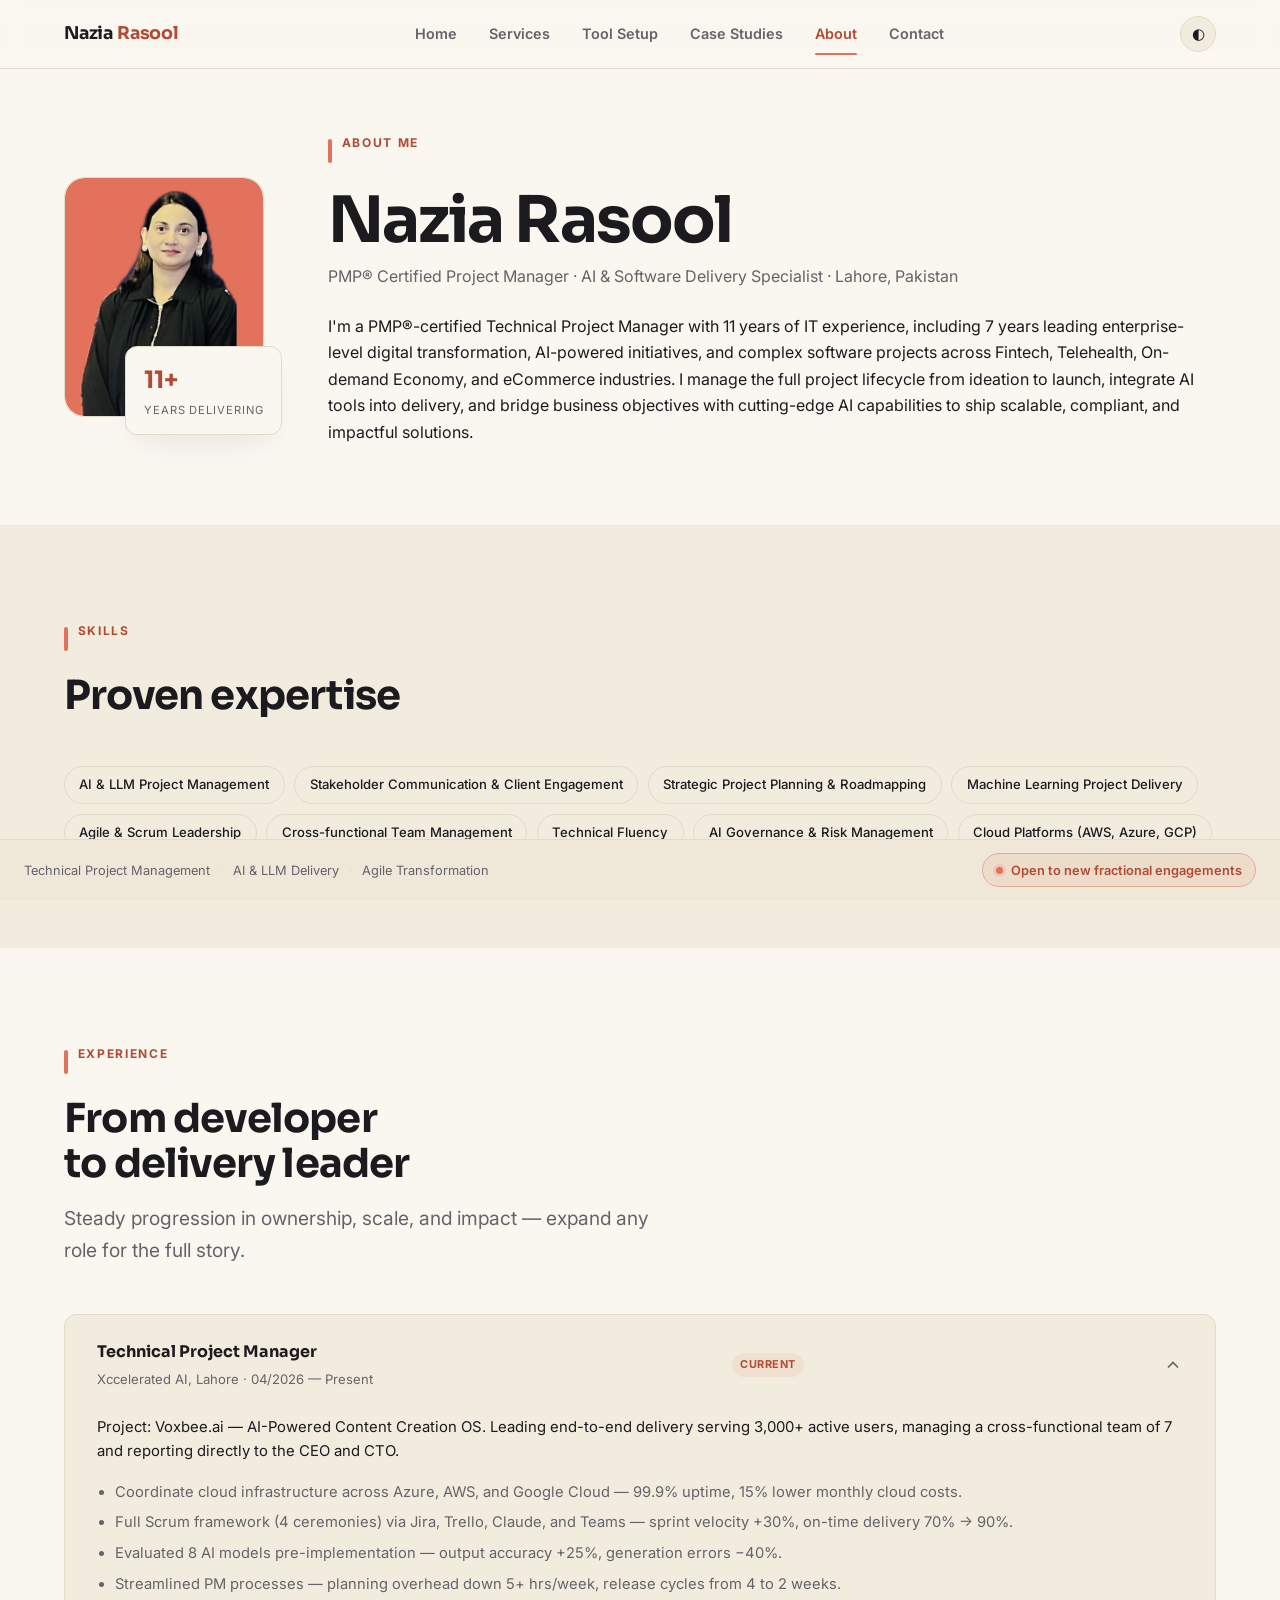
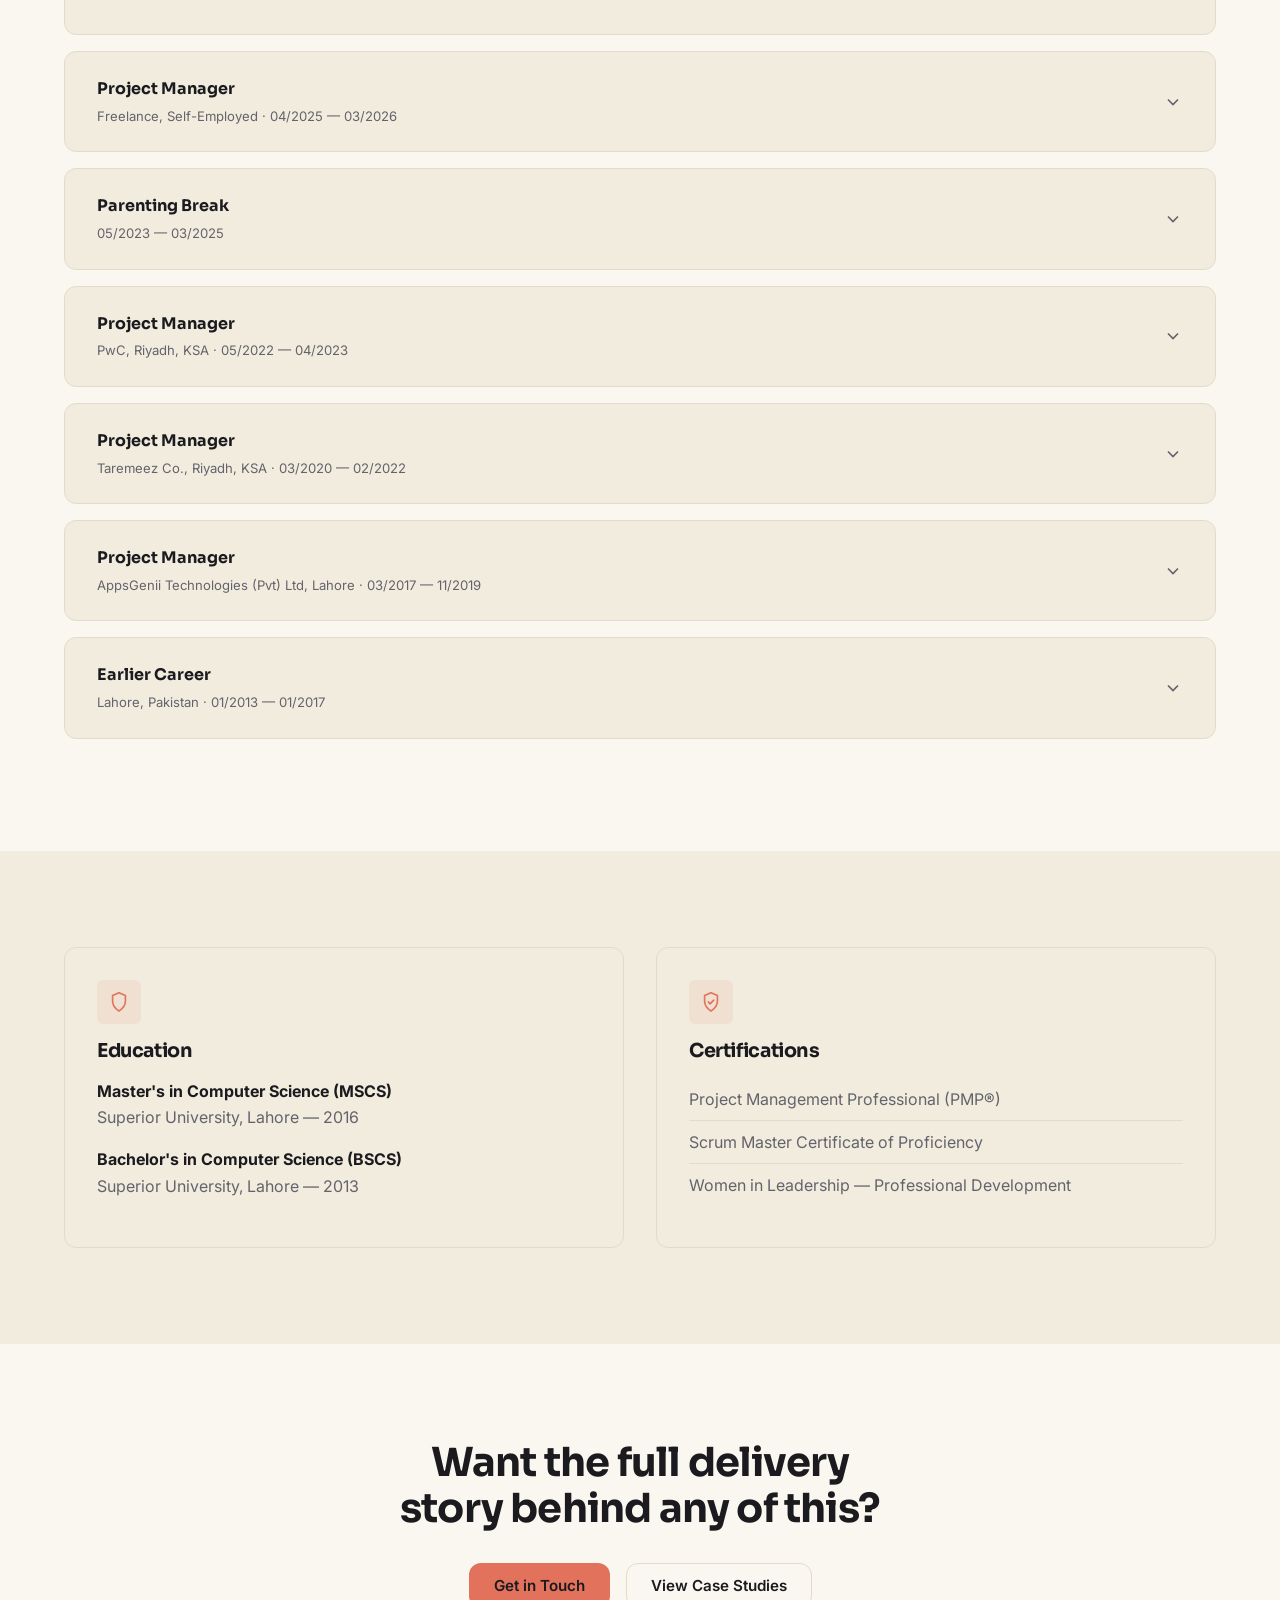
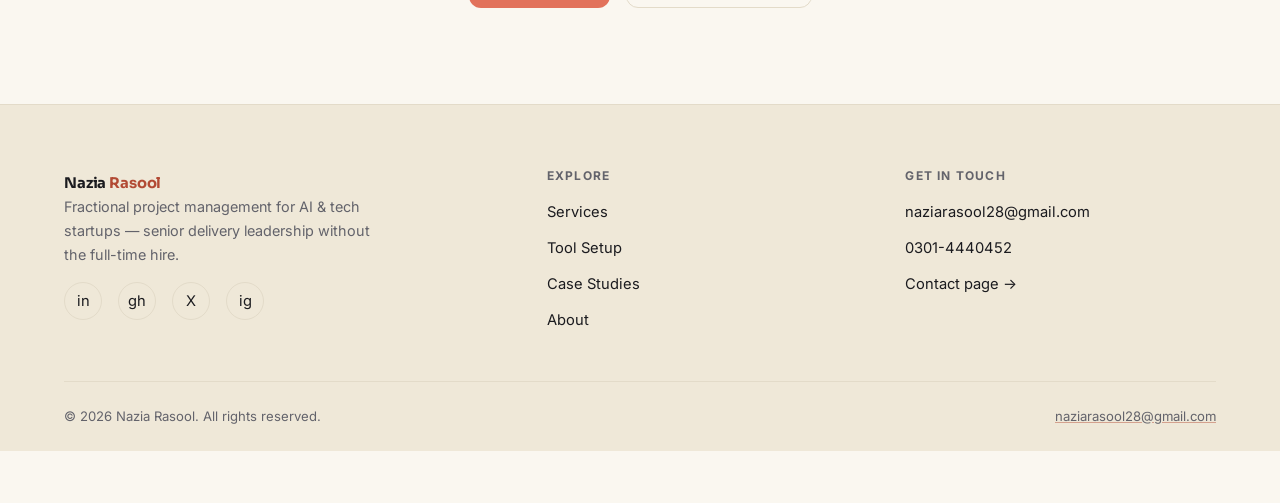
==== commit 26c12b16: "photo uploaded" ====
--- a/about.html
+++ b/about.html
@@ -43,7 +43,7 @@
     <div class="container">
       <div class="reveal" style="display:flex; gap:var(--sp-6); align-items:center; flex-wrap:wrap;">
         <div class="hero-visual" style="margin:0 auto;">
-          <div class="hero-photo" style="width:200px;height:240px;" role="img" aria-label="Photo of Nazia Rasool — placeholder, swap for a professional headshot">NR</div>
+          <div class="hero-photo" style="width:200px;height:240px;"><img src="photo/naziarasool.png" alt="Nazia Rasool" width="200" height="240" /></div>
           <div class="hero-floating-badge">
             <div class="num">11+</div>
             <div class="label">Years Delivering</div>
--- a/styles.css
+++ b/styles.css
@@ -496,7 +496,9 @@
   background:var(--bg-raised); border:1px solid var(--line);
   display:flex; align-items:center; justify-content:center;
   font-family:var(--font-display); font-size:4.5rem; font-weight:700; color:var(--accent-text);
-}
+  overflow:hidden;
+}
+.hero-photo img{ width:100%; height:100%; object-fit:cover; object-position:top center; border-radius:inherit; }
 .hero-floating-badge{
   position:absolute; right:-18px; bottom:-18px;
   background:var(--bg); border:1px solid var(--line); border-radius:var(--radius-md);
